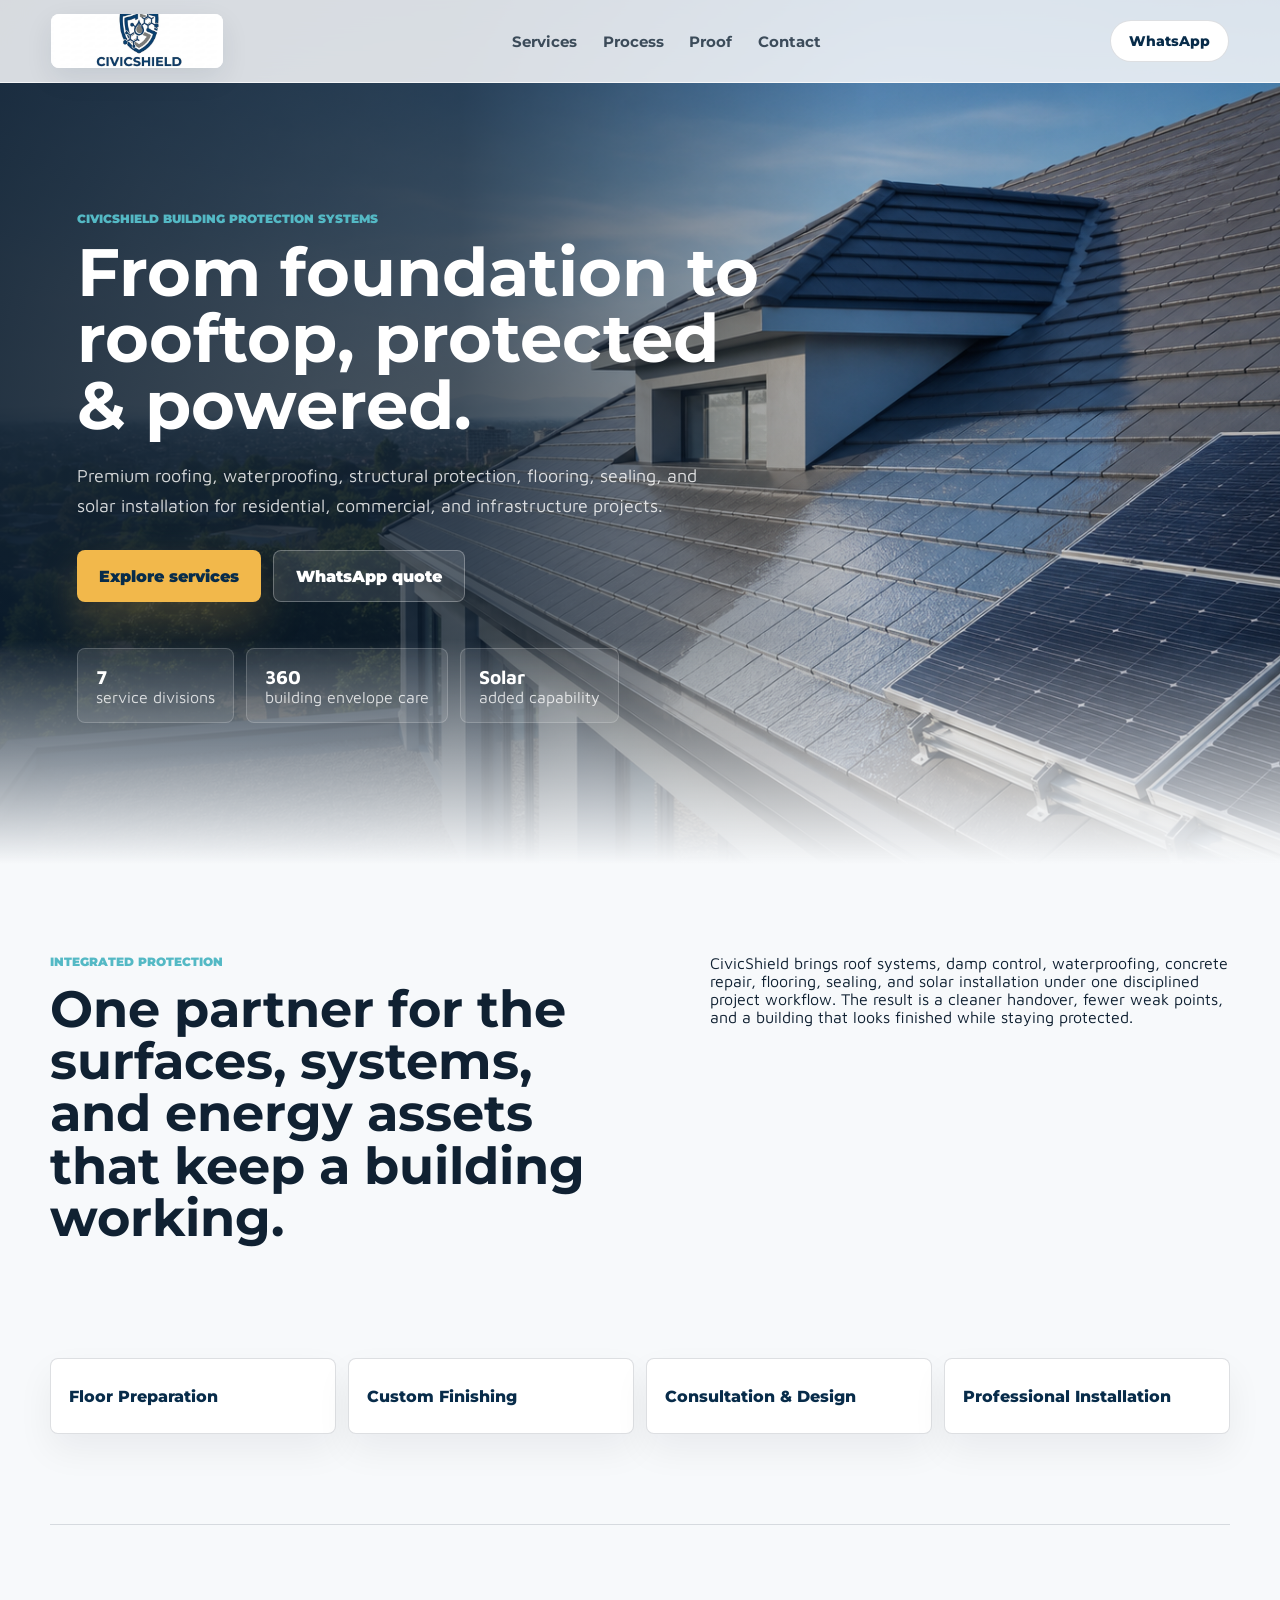
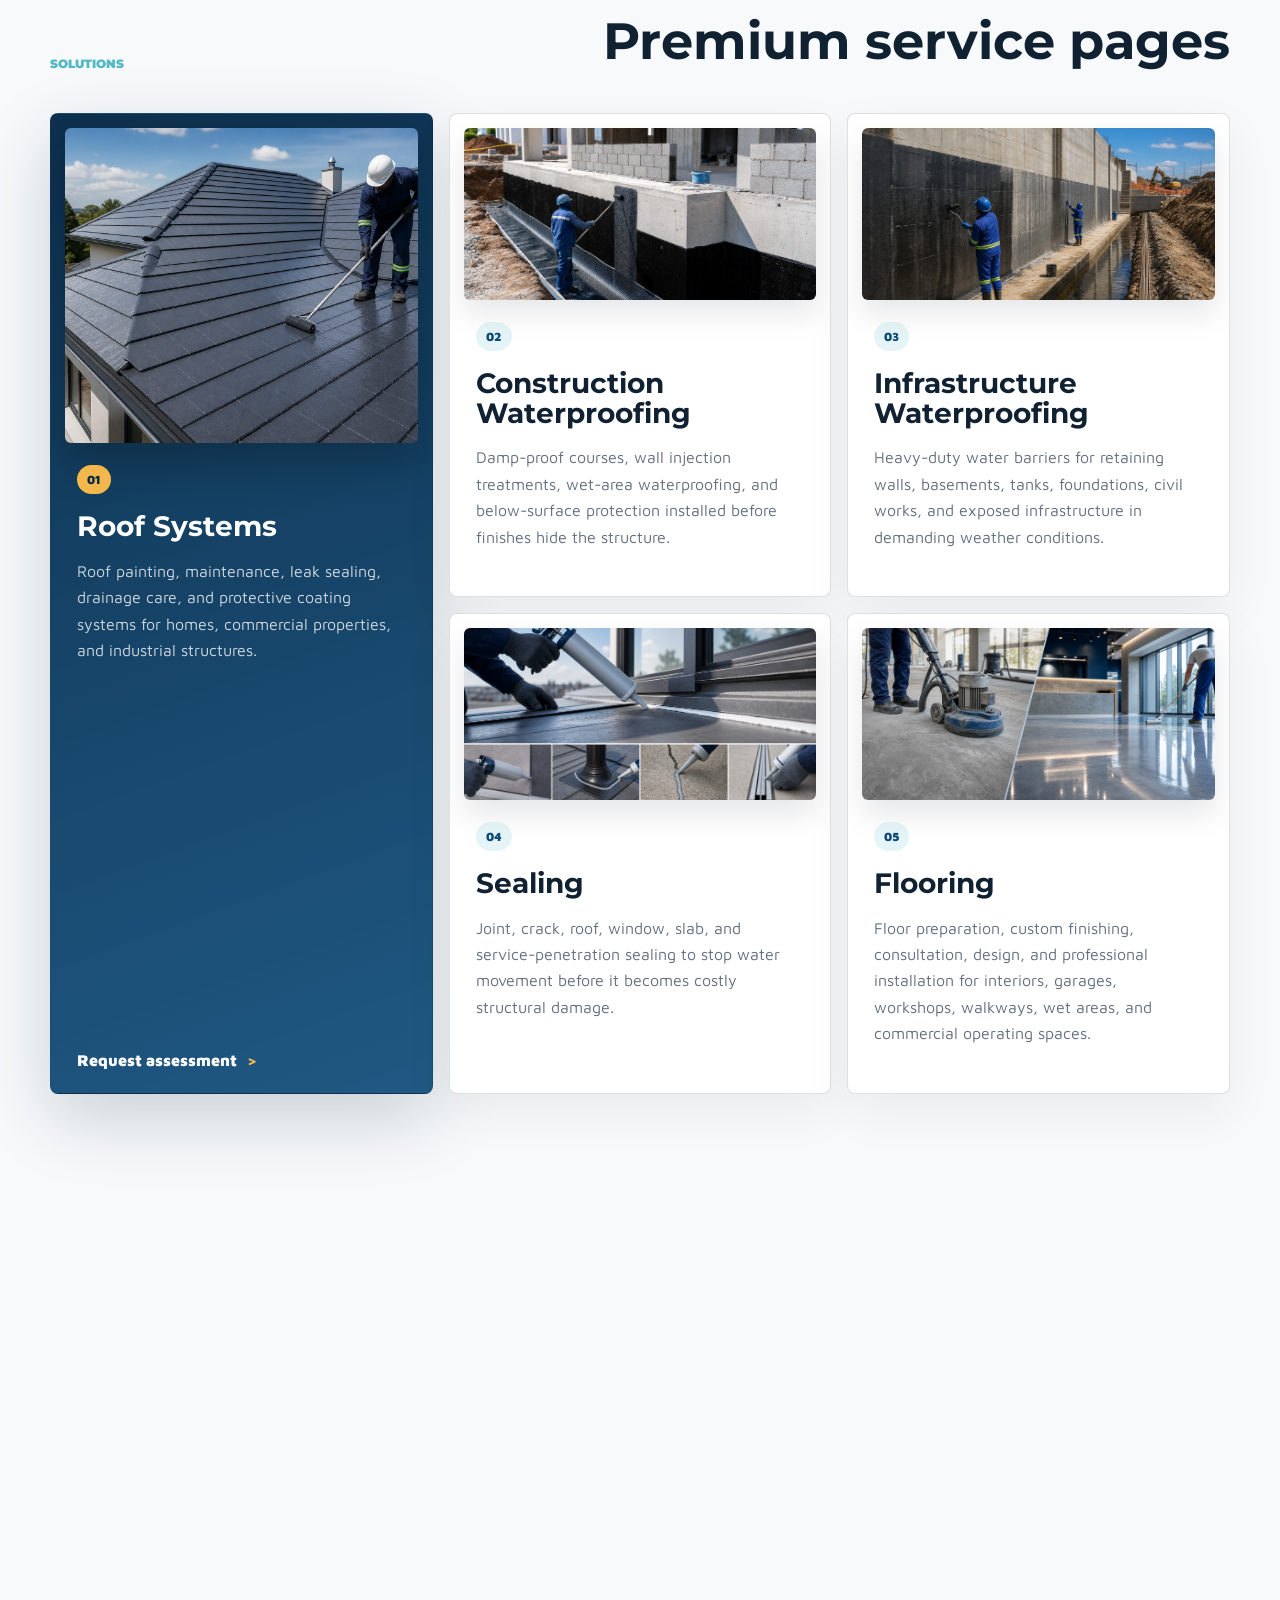
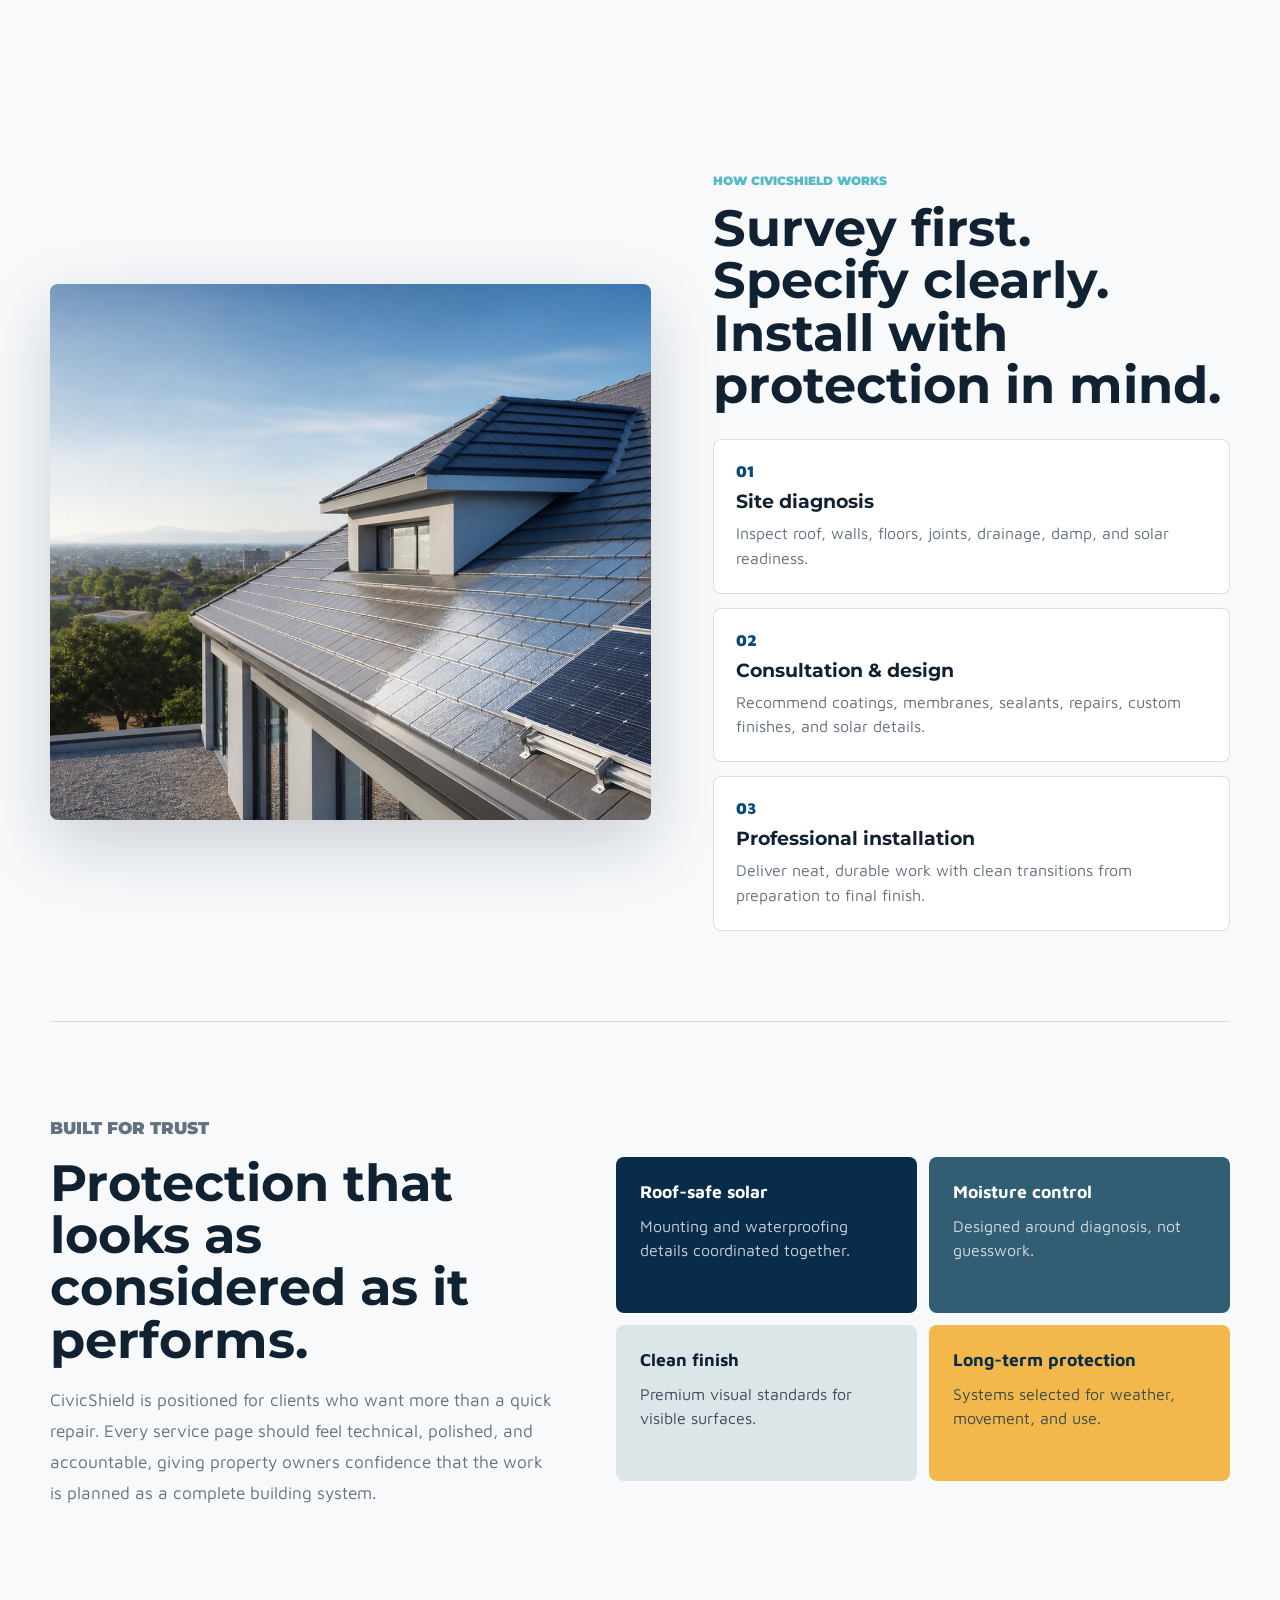
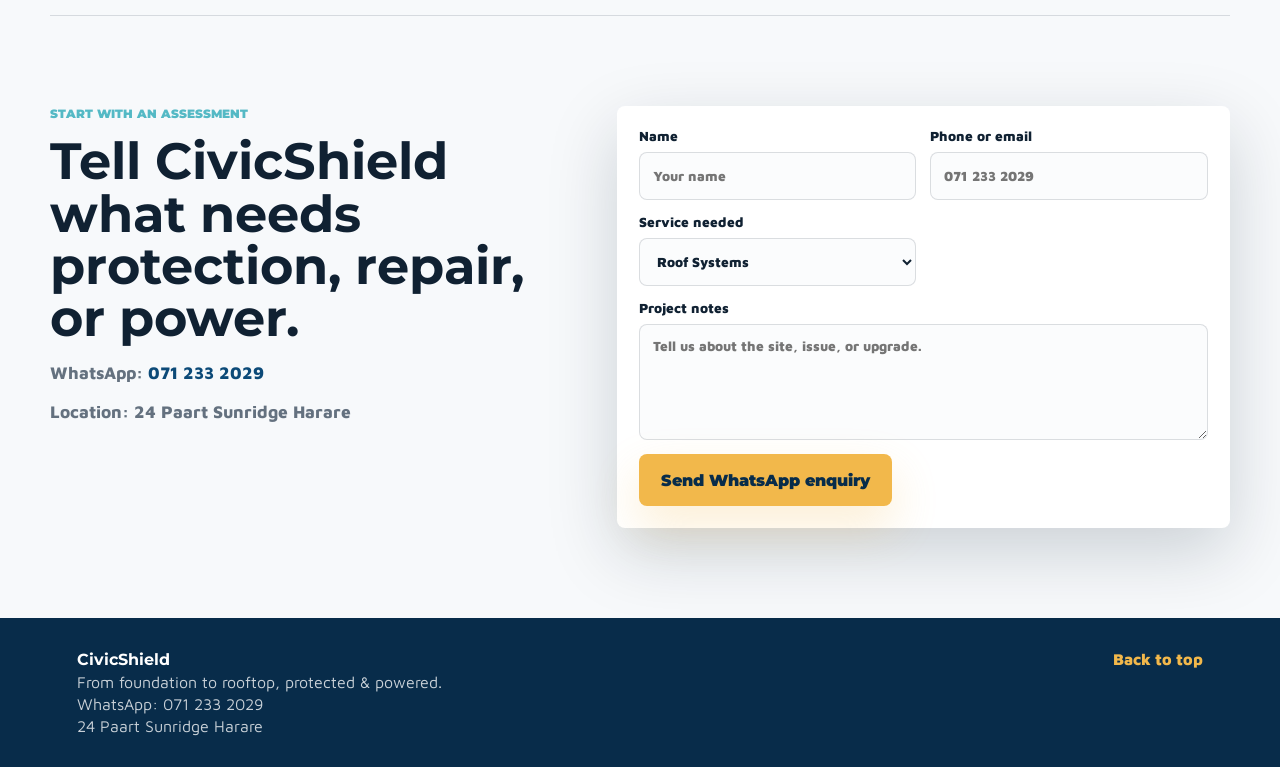
==== index.html @ 2d62b748 "Fix Vercel static root" ====
<!doctype html>
<html lang="en">
  <head>
    <meta charset="utf-8" />
    <meta name="viewport" content="width=device-width, initial-scale=1" />
    <title>CivicShield | Protected & Powered</title>
    <meta
      name="description"
      content="CivicShield provides premium roof systems, waterproofing, sealing, flooring, concrete protection, and solar installation services."
    />
    <link rel="stylesheet" href="styles.css" />
  </head>
  <body>
    <header class="site-header" id="top">
      <a class="brand" href="#top" aria-label="CivicShield home">
        <img src="assets/civicshield-logo.jpeg" alt="CivicShield" />
      </a>
      <nav aria-label="Primary navigation">
        <a href="#services">Services</a>
        <a href="#process">Process</a>
        <a href="#proof">Proof</a>
        <a href="#contact">Contact</a>
      </nav>
      <a class="nav-cta" href="https://wa.me/263712332029">WhatsApp</a>
    </header>

    <main>
      <section class="hero">
        <div class="hero-bg" aria-hidden="true"></div>
        <div class="hero-content">
          <p class="eyebrow">CivicShield building protection systems</p>
          <h1>From foundation to rooftop, protected & powered.</h1>
          <p class="hero-copy">
            Premium roofing, waterproofing, structural protection, flooring, sealing,
            and solar installation for residential, commercial, and infrastructure projects.
          </p>
          <div class="hero-actions">
            <a class="button primary" href="#services">Explore services</a>
            <a class="button secondary" href="https://wa.me/263712332029">WhatsApp quote</a>
          </div>
          <div class="hero-stats" aria-label="Service highlights">
            <span><strong>7</strong> service divisions</span>
            <span><strong>360</strong> building envelope care</span>
            <span><strong>Solar</strong> added capability</span>
          </div>
        </div>
      </section>

      <section class="intro section">
        <div>
          <p class="eyebrow">Integrated protection</p>
          <h2>One partner for the surfaces, systems, and energy assets that keep a building working.</h2>
        </div>
        <p>
          CivicShield brings roof systems, damp control, waterproofing, concrete repair,
          flooring, sealing, and solar installation under one disciplined project workflow.
          The result is a cleaner handover, fewer weak points, and a building that looks
          finished while staying protected.
        </p>
        <div class="capability-row" aria-label="Additional services">
          <span>Floor Preparation</span>
          <span>Custom Finishing</span>
          <span>Consultation & Design</span>
          <span>Professional Installation</span>
        </div>
      </section>

      <section class="section services" id="services">
        <div class="section-heading">
          <p class="eyebrow">Solutions</p>
          <h2>Premium service pages</h2>
        </div>

        <div class="service-grid">
          <article class="service-card featured">
            <img class="service-image" src="assets/service-roof-systems.png" alt="Roof systems and protective roof coating" />
            <div class="service-number">01</div>
            <h3>Roof Systems</h3>
            <p>
              Roof painting, maintenance, leak sealing, drainage care, and protective coating
              systems for homes, commercial properties, and industrial structures.
            </p>
            <a href="#contact" aria-label="Request roof systems assessment">Request assessment</a>
          </article>

          <article class="service-card">
            <img class="service-image" src="assets/service-construction-waterproofing.png" alt="Construction waterproofing membrane installation" />
            <div class="service-number">02</div>
            <h3>Construction Waterproofing</h3>
            <p>
              Damp-proof courses, wall injection treatments, wet-area waterproofing, and
              below-surface protection installed before finishes hide the structure.
            </p>
          </article>

          <article class="service-card">
            <img class="service-image" src="assets/service-infrastructure-waterproofing.png" alt="Infrastructure waterproofing on concrete retaining structures" />
            <div class="service-number">03</div>
            <h3>Infrastructure Waterproofing</h3>
            <p>
              Heavy-duty water barriers for retaining walls, basements, tanks, foundations,
              civil works, and exposed infrastructure in demanding weather conditions.
            </p>
          </article>

          <article class="service-card">
            <img class="service-image" src="assets/service-sealing.png" alt="Professional sealing around joints and building details" />
            <div class="service-number">04</div>
            <h3>Sealing</h3>
            <p>
              Joint, crack, roof, window, slab, and service-penetration sealing to stop
              water movement before it becomes costly structural damage.
            </p>
          </article>

          <article class="service-card">
            <img class="service-image" src="assets/service-flooring.png" alt="Floor preparation and custom finishing" />
            <div class="service-number">05</div>
            <h3>Flooring</h3>
            <p>
              Floor preparation, custom finishing, consultation, design, and professional
              installation for interiors, garages, workshops, walkways, wet areas, and
              commercial operating spaces.
            </p>
          </article>

          <article class="service-card">
            <img class="service-image" src="assets/service-concrete-repair.png" alt="Concrete repair and protective coating" />
            <div class="service-number">06</div>
            <h3>Concrete Repair & Protection</h3>
            <p>
              Crack repair, surface reinstatement, corrosion control, plaster removal,
              replastering, and protective treatments for long-term structure health.
            </p>
          </article>

          <article class="service-card solar">
            <img class="service-image" src="assets/service-solar-installation.png" alt="Rooftop solar panel installation" />
            <div class="service-number">07</div>
            <h3>Solar Installation</h3>
            <p>
              Rooftop solar assessment, panel installation, mounting coordination, and
              waterproof-ready detailing so energy upgrades do not compromise the roof.
            </p>
            <a href="#contact" aria-label="Request solar installation quote">Plan solar upgrade</a>
          </article>
        </div>
      </section>

      <section class="section split" id="process">
        <div class="panel image-panel">
          <img src="assets/hero-roof-solar.png" alt="Premium rooftop protection and solar installation" />
        </div>
        <div class="process-copy">
          <p class="eyebrow">How CivicShield works</p>
          <h2>Survey first. Specify clearly. Install with protection in mind.</h2>
          <div class="steps">
            <div>
              <span>01</span>
              <h3>Site diagnosis</h3>
              <p>Inspect roof, walls, floors, joints, drainage, damp, and solar readiness.</p>
            </div>
            <div>
              <span>02</span>
              <h3>Consultation & design</h3>
              <p>Recommend coatings, membranes, sealants, repairs, custom finishes, and solar details.</p>
            </div>
            <div>
              <span>03</span>
              <h3>Professional installation</h3>
              <p>Deliver neat, durable work with clean transitions from preparation to final finish.</p>
            </div>
          </div>
        </div>
      </section>

      <section class="section proof" id="proof">
        <div class="proof-copy">
          <p class="eyebrow">Built for trust</p>
          <h2>Protection that looks as considered as it performs.</h2>
          <p>
            CivicShield is positioned for clients who want more than a quick repair. Every
            service page should feel technical, polished, and accountable, giving property
            owners confidence that the work is planned as a complete building system.
          </p>
        </div>
        <div class="proof-list" aria-label="CivicShield quality commitments">
          <div><strong>Roof-safe solar</strong><span>Mounting and waterproofing details coordinated together.</span></div>
          <div><strong>Moisture control</strong><span>Designed around diagnosis, not guesswork.</span></div>
          <div><strong>Clean finish</strong><span>Premium visual standards for visible surfaces.</span></div>
          <div><strong>Long-term protection</strong><span>Systems selected for weather, movement, and use.</span></div>
        </div>
      </section>

      <section class="cta section" id="contact">
        <div>
          <p class="eyebrow">Start with an assessment</p>
          <h2>Tell CivicShield what needs protection, repair, or power.</h2>
          <p class="contact-line">WhatsApp: <a href="https://wa.me/263712332029">071 233 2029</a></p>
          <p class="contact-line">Location: 24 Paart Sunridge Harare</p>
        </div>
        <form>
          <label>
            Name
            <input type="text" name="name" placeholder="Your name" />
          </label>
          <label>
            Phone or email
            <input type="text" name="contact" placeholder="071 233 2029" />
          </label>
          <label>
            Service needed
            <select name="service">
              <option>Roof Systems</option>
              <option>Construction Waterproofing</option>
              <option>Infrastructure Waterproofing</option>
              <option>Sealing</option>
              <option>Flooring</option>
              <option>Concrete Repair & Protection</option>
              <option>Solar Installation</option>
            </select>
          </label>
          <label class="full">
            Project notes
            <textarea name="message" placeholder="Tell us about the site, issue, or upgrade."></textarea>
          </label>
          <a class="button primary" href="https://wa.me/263712332029">Send WhatsApp enquiry</a>
        </form>
      </section>
    </main>

    <footer>
      <div>
        <strong>CivicShield</strong>
        <span>From foundation to rooftop, protected & powered.</span>
        <span>WhatsApp: 071 233 2029</span>
        <span>24 Paart Sunridge Harare</span>
      </div>
      <a href="#top">Back to top</a>
    </footer>
    <script src="script.js"></script>
  </body>
</html>
---- styles.css ----
@import url("https://fonts.googleapis.com/css2?family=Maven+Pro:wght@400;500;600;700;800;900&family=Montserrat:wght@500;600;700;800;900&display=swap");

:root {
  --font-body: "Maven Pro", ui-sans-serif, system-ui, -apple-system, BlinkMacSystemFont, "Segoe UI", sans-serif;
  --font-heading: Montserrat, "Maven Pro", ui-sans-serif, system-ui, sans-serif;
  --ink: #102132;
  --muted: #64717f;
  --line: rgba(16, 33, 50, 0.14);
  --brand: #0c4a78;
  --brand-dark: #082c4a;
  --steel: #6b7882;
  --solar: #f2b84b;
  --aqua: #54b9c5;
  --paper: #f7f9fb;
  --white: #ffffff;
  --shadow: 0 24px 70px rgba(6, 28, 47, 0.18);
}

* {
  box-sizing: border-box;
}

html {
  scroll-behavior: smooth;
}

body {
  margin: 0;
  color: var(--ink);
  background: var(--paper);
  font-family: var(--font-body);
}

body.motion-ready .hero-content > *,
body.motion-ready .site-header {
  opacity: 0;
  transform: translateY(18px);
}

body.motion-ready.is-loaded .site-header {
  animation: rise-in 720ms cubic-bezier(0.2, 0.8, 0.2, 1) 80ms forwards;
}

body.motion-ready.is-loaded .hero-content > * {
  animation: rise-in 820ms cubic-bezier(0.2, 0.8, 0.2, 1) forwards;
}

body.motion-ready.is-loaded .hero-content > *:nth-child(1) {
  animation-delay: 160ms;
}

body.motion-ready.is-loaded .hero-content > *:nth-child(2) {
  animation-delay: 260ms;
}

body.motion-ready.is-loaded .hero-content > *:nth-child(3) {
  animation-delay: 380ms;
}

body.motion-ready.is-loaded .hero-content > *:nth-child(4) {
  animation-delay: 500ms;
}

body.motion-ready.is-loaded .hero-content > *:nth-child(5) {
  animation-delay: 620ms;
}

a {
  color: inherit;
  text-decoration: none;
}

img {
  display: block;
  max-width: 100%;
}

.site-header {
  position: fixed;
  top: 0;
  left: 0;
  z-index: 10;
  display: grid;
  grid-template-columns: auto 1fr auto;
  align-items: center;
  gap: 24px;
  width: 100%;
  padding: 14px clamp(18px, 4vw, 56px);
  background: rgba(247, 249, 251, 0.86);
  border-bottom: 1px solid rgba(255, 255, 255, 0.7);
  backdrop-filter: blur(18px);
}

.brand {
  display: inline-flex;
  align-items: center;
  width: 172px;
  height: 54px;
  overflow: hidden;
  border-radius: 8px;
  background: var(--white);
  box-shadow: 0 10px 28px rgba(7, 35, 58, 0.09);
}

.brand img {
  width: 100%;
  height: 100%;
  object-fit: cover;
  object-position: center;
}

nav {
  display: flex;
  justify-content: center;
  gap: clamp(16px, 2vw, 34px);
  color: rgba(16, 33, 50, 0.78);
  font-size: 0.94rem;
  font-weight: 700;
  font-family: var(--font-heading);
}

nav a,
.nav-cta {
  transition: color 160ms ease, transform 160ms ease, background 160ms ease;
}

nav a:hover {
  color: var(--brand);
}

.nav-cta {
  display: inline-flex;
  align-items: center;
  min-height: 42px;
  padding: 0 18px;
  border: 1px solid var(--line);
  border-radius: 999px;
  color: var(--brand-dark);
  background: var(--white);
  font-size: 0.9rem;
  font-weight: 800;
  font-family: var(--font-heading);
}

.nav-cta:hover,
.button:hover {
  transform: translateY(-1px);
}

.hero {
  position: relative;
  min-height: 96vh;
  display: flex;
  align-items: center;
  overflow: hidden;
  padding: 128px clamp(20px, 6vw, 88px) 58px;
  isolation: isolate;
}

.hero-bg {
  position: absolute;
  inset: 0;
  z-index: -2;
  background:
    linear-gradient(90deg, rgba(7, 25, 43, 0.88) 0%, rgba(7, 25, 43, 0.72) 36%, rgba(7, 25, 43, 0.16) 68%),
    url("assets/hero-roof-solar.png") center / cover;
  transform: scale(1.03);
  animation: hero-settle 1400ms cubic-bezier(0.2, 0.8, 0.2, 1) forwards;
}

.hero::after {
  content: "";
  position: absolute;
  inset: auto 0 0;
  z-index: -1;
  height: 26%;
  background: linear-gradient(180deg, rgba(247, 249, 251, 0), var(--paper));
}

.hero-content {
  width: min(720px, 100%);
  color: var(--white);
}

.eyebrow {
  margin: 0 0 14px;
  color: var(--aqua);
  font-size: 0.78rem;
  font-weight: 900;
  font-family: var(--font-heading);
  letter-spacing: 0;
  text-transform: uppercase;
}

h1,
h2,
h3,
p {
  margin-top: 0;
}

h1,
h2,
h3 {
  font-family: var(--font-heading);
}

h1 {
  margin-bottom: 22px;
  font-size: clamp(2.6rem, 5.2vw, 5.3rem);
  line-height: 1;
  letter-spacing: 0;
  max-width: 700px;
}

.hero-copy {
  max-width: 650px;
  margin-bottom: 30px;
  color: rgba(255, 255, 255, 0.82);
  font-size: clamp(1.05rem, 1.4vw, 1.3rem);
  line-height: 1.65;
}

.hero-actions,
.hero-stats {
  display: flex;
  flex-wrap: wrap;
  gap: 12px;
}

.button {
  display: inline-flex;
  align-items: center;
  justify-content: center;
  min-height: 52px;
  padding: 0 22px;
  border: 0;
  border-radius: 8px;
  cursor: pointer;
  font: inherit;
  font-family: var(--font-heading);
  font-weight: 900;
  transition: transform 160ms ease, box-shadow 160ms ease;
}

.button.primary {
  color: var(--brand-dark);
  background: var(--solar);
  box-shadow: 0 20px 46px rgba(242, 184, 75, 0.24);
}

.button.secondary {
  color: var(--white);
  background: rgba(255, 255, 255, 0.12);
  border: 1px solid rgba(255, 255, 255, 0.28);
}

.hero-stats {
  margin-top: 46px;
}

.hero-stats span {
  display: grid;
  min-width: 155px;
  padding: 16px 18px;
  border: 1px solid rgba(255, 255, 255, 0.18);
  border-radius: 8px;
  background: rgba(255, 255, 255, 0.09);
  color: rgba(255, 255, 255, 0.78);
  backdrop-filter: blur(14px);
}

.hero-stats strong {
  color: var(--white);
  font-size: 1.2rem;
}

.section {
  width: min(1180px, calc(100% - 40px));
  margin: 0 auto;
  padding: 90px 0;
}

.intro {
  display: grid;
  grid-template-columns: minmax(0, 1.05fr) minmax(280px, 0.95fr);
  gap: clamp(28px, 7vw, 86px);
  align-items: start;
  border-bottom: 1px solid var(--line);
}

.capability-row {
  grid-column: 1 / -1;
  display: grid;
  grid-template-columns: repeat(4, minmax(0, 1fr));
  gap: 12px;
  margin-top: 10px;
}

.capability-row span {
  display: flex;
  align-items: center;
  min-height: 76px;
  padding: 18px;
  border: 1px solid var(--line);
  border-radius: 8px;
  color: var(--brand-dark);
  background: var(--white);
  box-shadow: 0 16px 36px rgba(5, 24, 41, 0.06);
  font-family: var(--font-heading);
  font-weight: 800;
}

h2 {
  margin-bottom: 18px;
  color: var(--ink);
  font-size: clamp(2rem, 4vw, 4.2rem);
  line-height: 1.02;
  letter-spacing: 0;
}

.intro p:last-child,
.proof-copy p {
  color: var(--muted);
  font-size: 1.08rem;
  line-height: 1.8;
}

.section-heading {
  display: flex;
  justify-content: space-between;
  align-items: end;
  gap: 24px;
  margin-bottom: 28px;
}

.service-grid {
  display: grid;
  grid-template-columns: repeat(3, minmax(0, 1fr));
  gap: 16px;
}

.service-card {
  display: flex;
  flex-direction: column;
  min-height: 282px;
  padding: 14px 14px 24px;
  border: 1px solid var(--line);
  border-radius: 8px;
  background: var(--white);
  box-shadow: 0 18px 50px rgba(5, 24, 41, 0.06);
  overflow: hidden;
  transition: transform 220ms ease, box-shadow 220ms ease, border-color 220ms ease;
}

.service-card:hover {
  transform: translateY(-5px);
  border-color: rgba(12, 74, 120, 0.28);
  box-shadow: 0 22px 54px rgba(5, 24, 41, 0.12);
}

.service-card.featured {
  grid-row: span 2;
  color: var(--white);
  background: linear-gradient(160deg, rgba(8, 44, 74, 0.98), rgba(12, 74, 120, 0.92));
  box-shadow: var(--shadow);
}

.service-card.solar {
  background: linear-gradient(145deg, #ffffff 0%, #fef4db 100%);
  border-color: rgba(242, 184, 75, 0.48);
}

.service-image {
  width: 100%;
  height: 172px;
  margin-bottom: 22px;
  border-radius: 6px;
  object-fit: cover;
  box-shadow: 0 14px 30px rgba(5, 24, 41, 0.1);
  transition: transform 500ms ease;
}

.service-card:hover .service-image {
  transform: scale(1.035);
}

.featured .service-image {
  height: 315px;
  box-shadow: 0 18px 44px rgba(0, 0, 0, 0.24);
}

.service-number {
  width: fit-content;
  margin: 0 12px 18px;
  padding: 7px 10px;
  border-radius: 999px;
  color: var(--brand);
  background: rgba(84, 185, 197, 0.15);
  font-size: 0.76rem;
  font-weight: 900;
}

.featured .service-number {
  color: var(--brand-dark);
  background: var(--solar);
}

.service-card h3 {
  margin-left: 12px;
  margin-right: 12px;
  margin-bottom: 16px;
  font-size: clamp(1.45rem, 2.2vw, 2rem);
  line-height: 1.05;
}

.service-card p {
  margin-left: 12px;
  margin-right: 12px;
  margin-bottom: 22px;
  color: var(--muted);
  line-height: 1.65;
}

.featured p {
  color: rgba(255, 255, 255, 0.78);
}

.service-card a {
  display: inline-flex;
  margin-left: 12px;
  margin-top: auto;
  color: currentColor;
  font-weight: 900;
}

.service-card a::after {
  content: ">";
  margin-left: 10px;
  color: var(--solar);
}

.split {
  display: grid;
  grid-template-columns: minmax(0, 1fr) minmax(340px, 0.86fr);
  gap: clamp(28px, 5vw, 62px);
  align-items: center;
}

.panel {
  border-radius: 8px;
  overflow: hidden;
  box-shadow: var(--shadow);
}

.image-panel img {
  width: 100%;
  aspect-ratio: 1.12;
  object-fit: cover;
}

.steps {
  display: grid;
  gap: 14px;
  margin-top: 28px;
}

.steps div {
  padding: 22px;
  border: 1px solid var(--line);
  border-radius: 8px;
  background: var(--white);
}

.steps span {
  color: var(--brand);
  font-weight: 900;
}

.steps h3 {
  margin: 9px 0 8px;
  font-size: 1.2rem;
}

.steps p {
  margin: 0;
  color: var(--muted);
  line-height: 1.55;
}

.proof {
  display: grid;
  grid-template-columns: minmax(0, 0.9fr) minmax(340px, 1.1fr);
  gap: clamp(28px, 5vw, 72px);
  align-items: center;
  border-top: 1px solid var(--line);
  border-bottom: 1px solid var(--line);
}

.proof-list {
  display: grid;
  grid-template-columns: repeat(2, minmax(0, 1fr));
  gap: 12px;
}

.proof-list div {
  min-height: 156px;
  padding: 24px;
  border-radius: 8px;
  color: var(--white);
  background: var(--brand-dark);
}

.proof-list div:nth-child(2) {
  background: #315e72;
}

.proof-list div:nth-child(3) {
  color: var(--ink);
  background: #dce5e8;
}

.proof-list div:nth-child(4) {
  color: var(--brand-dark);
  background: var(--solar);
}

.proof-list strong,
.proof-list span {
  display: block;
}

.proof-list strong {
  margin-bottom: 12px;
  font-size: 1.1rem;
}

.proof-list span {
  opacity: 0.78;
  line-height: 1.55;
}

.cta {
  display: grid;
  grid-template-columns: minmax(0, 0.82fr) minmax(360px, 1fr);
  gap: clamp(28px, 5vw, 70px);
  align-items: start;
}

.contact-line {
  color: var(--muted);
  font-size: 1.08rem;
  font-weight: 800;
}

.contact-line a {
  color: var(--brand);
}

form {
  display: grid;
  grid-template-columns: repeat(2, minmax(0, 1fr));
  gap: 14px;
  padding: 22px;
  border-radius: 8px;
  background: var(--white);
  box-shadow: var(--shadow);
}

label {
  display: grid;
  gap: 8px;
  color: var(--ink);
  font-size: 0.85rem;
  font-weight: 900;
}

.full {
  grid-column: 1 / -1;
}

input,
select,
textarea {
  width: 100%;
  min-height: 48px;
  border: 1px solid var(--line);
  border-radius: 8px;
  padding: 0 13px;
  color: var(--ink);
  background: #fbfcfd;
  font: inherit;
}

textarea {
  min-height: 116px;
  padding-top: 13px;
  resize: vertical;
}

form .button {
  width: fit-content;
}

footer {
  display: flex;
  justify-content: space-between;
  gap: 20px;
  padding: 32px clamp(20px, 6vw, 88px);
  color: rgba(255, 255, 255, 0.78);
  background: var(--brand-dark);
}

footer div {
  display: grid;
  gap: 4px;
}

footer strong {
  color: var(--white);
  font-family: var(--font-heading);
}

footer a {
  color: var(--solar);
  font-weight: 900;
}

.reveal {
  opacity: 0;
  transform: translateY(30px);
  transition: opacity 760ms cubic-bezier(0.2, 0.8, 0.2, 1), transform 760ms cubic-bezier(0.2, 0.8, 0.2, 1);
  transition-delay: var(--reveal-delay, 0ms);
}

.reveal.is-visible {
  opacity: 1;
  transform: translateY(0);
}

@keyframes rise-in {
  to {
    opacity: 1;
    transform: translateY(0);
  }
}

@keyframes hero-settle {
  to {
    transform: scale(1);
  }
}

@media (prefers-reduced-motion: reduce) {
  *,
  *::before,
  *::after {
    animation-duration: 1ms !important;
    animation-iteration-count: 1 !important;
    scroll-behavior: auto !important;
    transition-duration: 1ms !important;
  }

  body.motion-ready .hero-content > *,
  body.motion-ready .site-header,
  .reveal {
    opacity: 1;
    transform: none;
  }
}

@media (max-width: 920px) {
  .site-header {
    grid-template-columns: 1fr auto;
  }

  nav {
    display: none;
  }

  .intro,
  .split,
  .proof,
  .cta {
    grid-template-columns: 1fr;
  }

  .service-grid {
    grid-template-columns: repeat(2, minmax(0, 1fr));
  }

  .service-card.featured {
    grid-row: auto;
  }
}

@media (max-width: 640px) {
  .site-header {
    padding: 10px 14px;
    gap: 10px;
  }

  .brand {
    width: 136px;
    height: 44px;
  }

  .nav-cta {
    min-height: 38px;
    padding: 0 12px;
    font-size: 0.78rem;
  }

  .hero {
    min-height: 92vh;
    padding: 112px 18px 44px;
  }

  .hero-bg {
    background:
      linear-gradient(180deg, rgba(7, 25, 43, 0.82), rgba(7, 25, 43, 0.58)),
      url("assets/hero-roof-solar.png") center / cover;
  }

  h1 {
    font-size: clamp(2.55rem, 12vw, 3.7rem);
  }

  .section {
    width: min(100% - 28px, 1180px);
    padding: 62px 0;
  }

  .service-grid,
  .proof-list,
  .capability-row,
  form {
    grid-template-columns: 1fr;
  }

  .service-card {
    min-height: auto;
    padding: 12px 12px 22px;
  }

  .service-image,
  .featured .service-image {
    height: 210px;
  }

  footer {
    display: grid;
  }
}
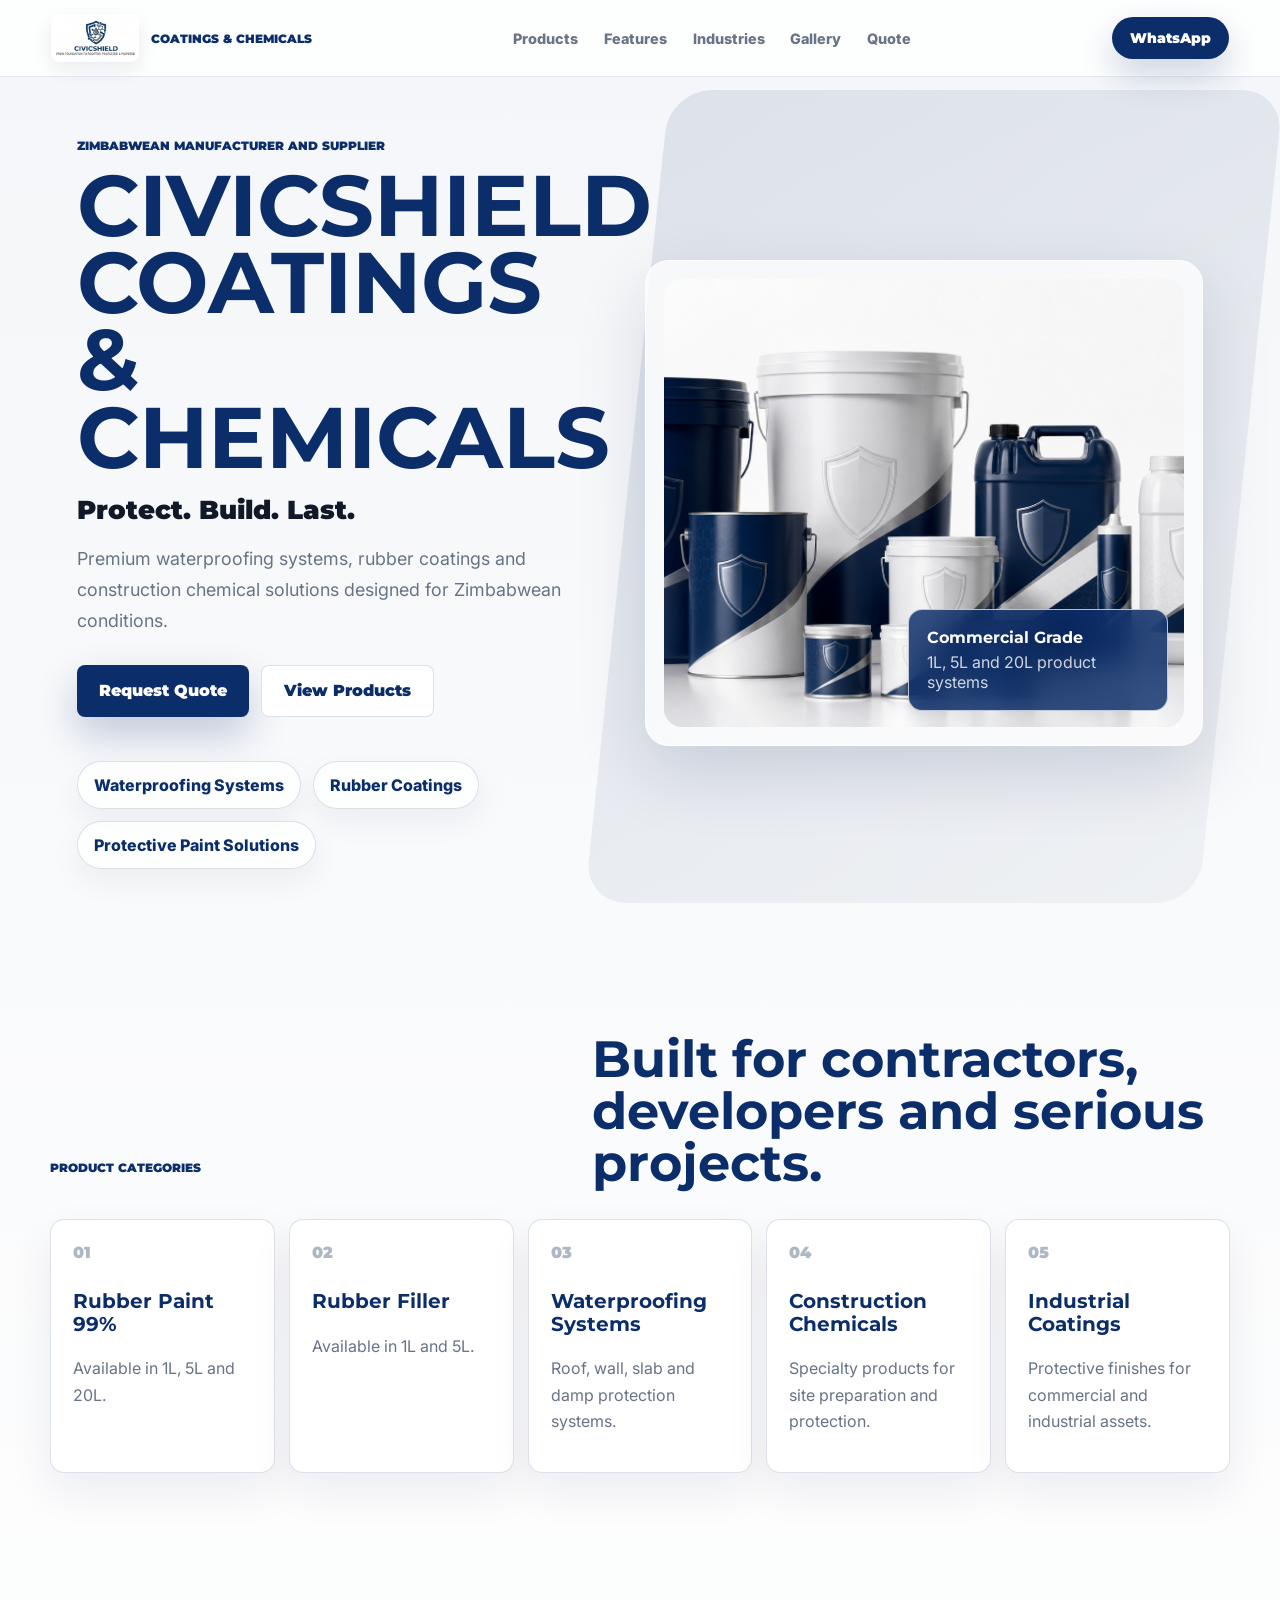
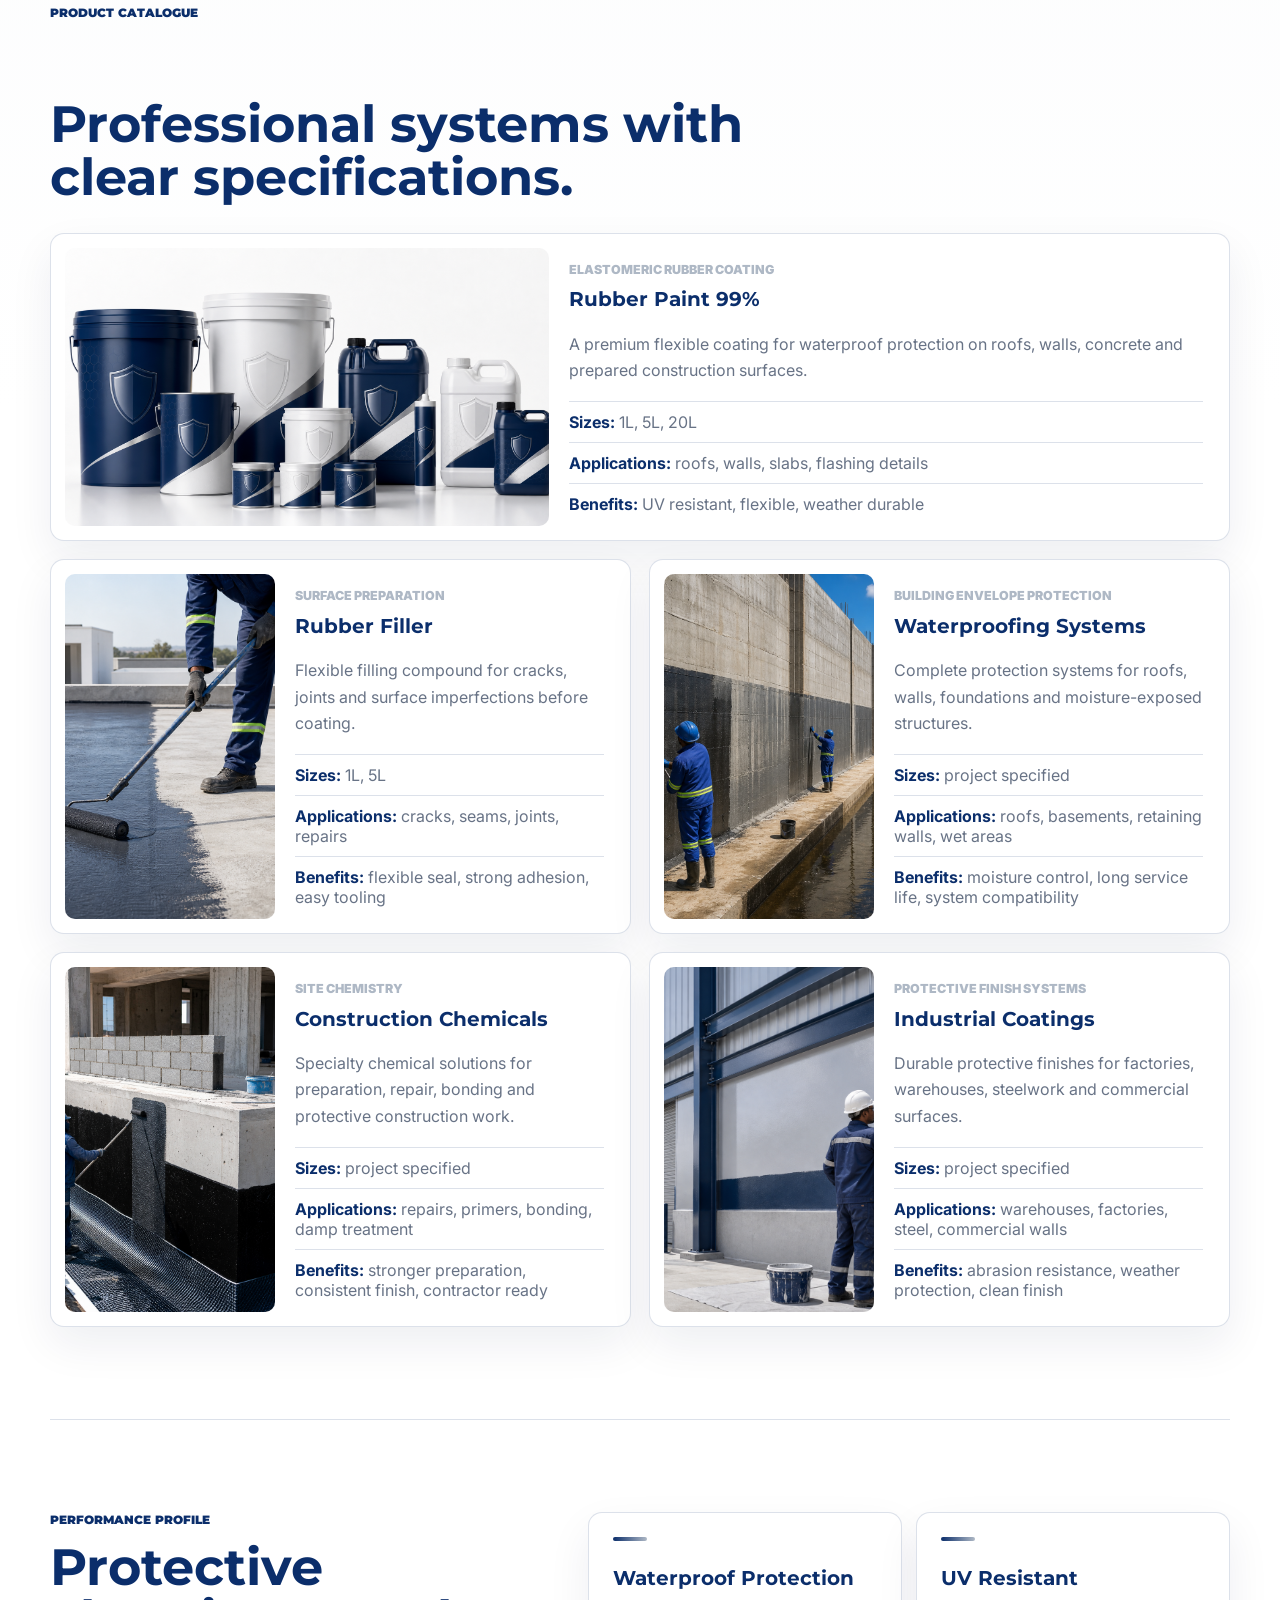
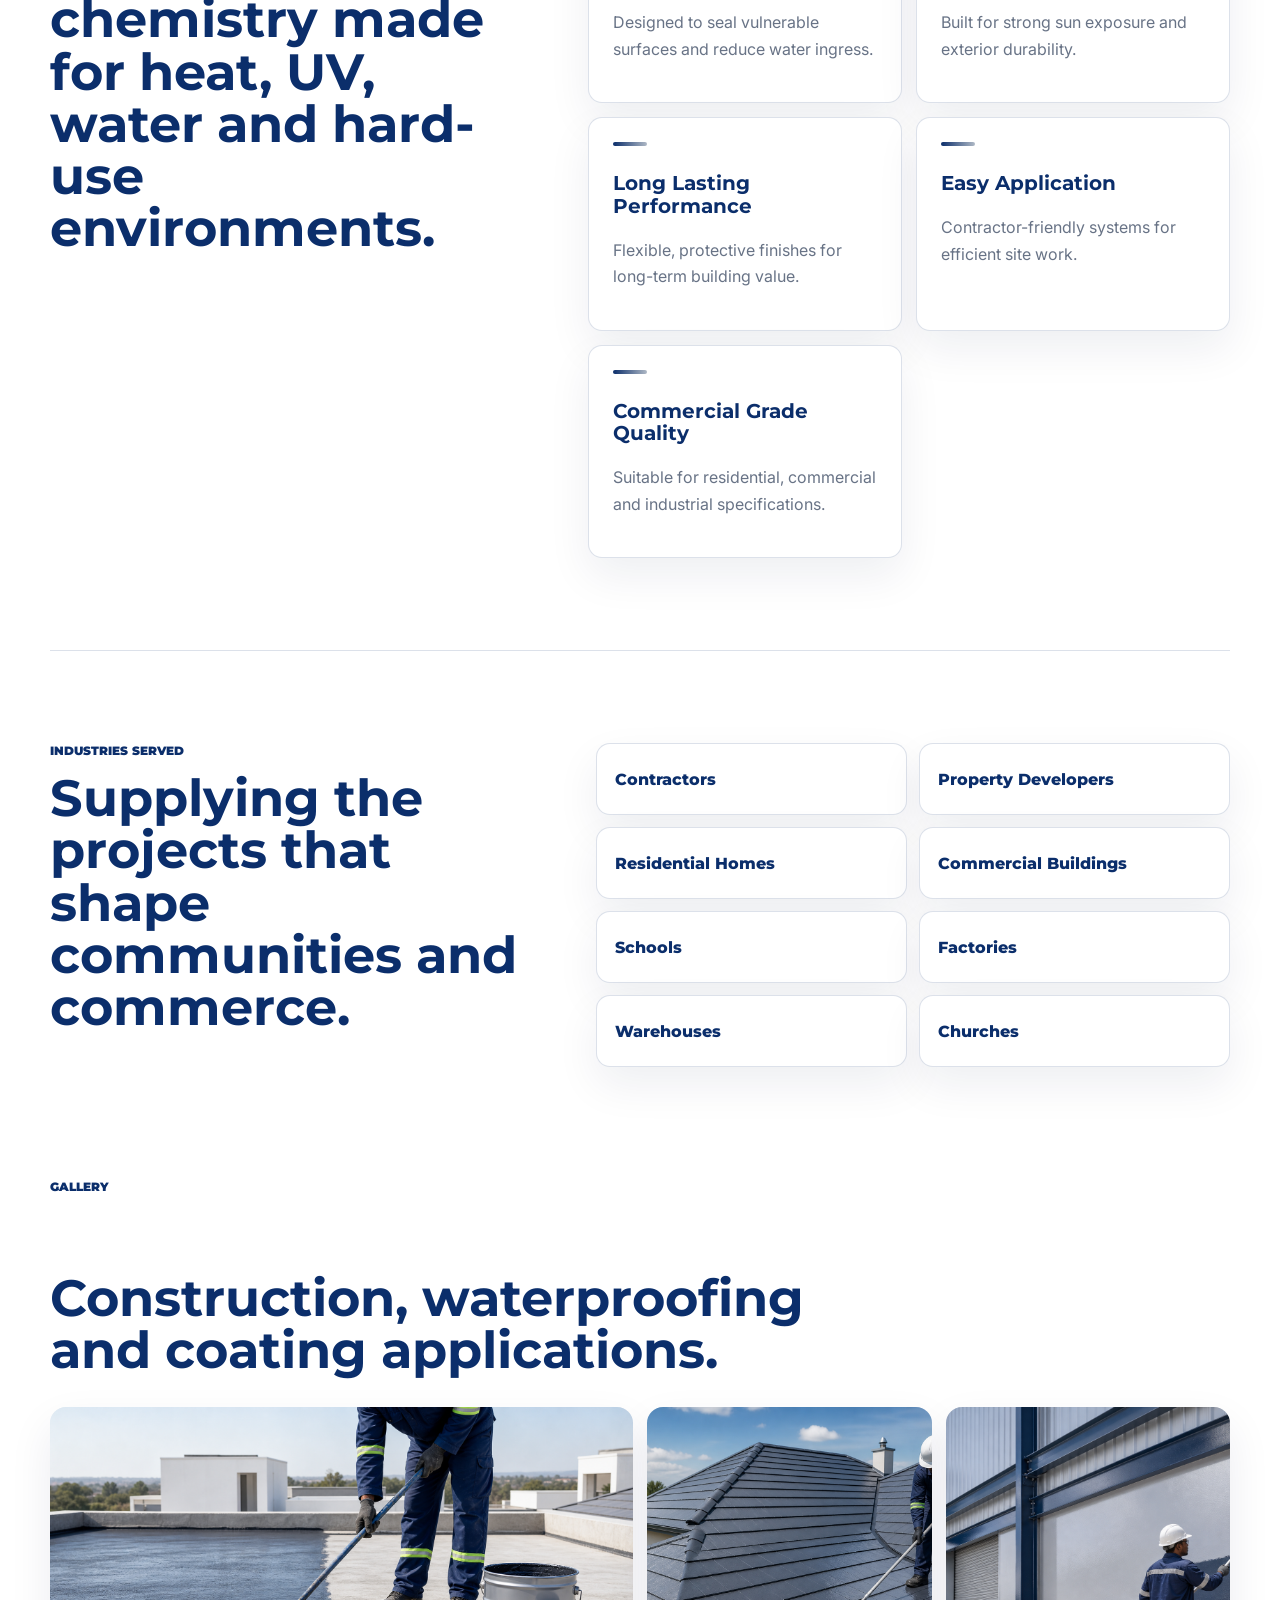
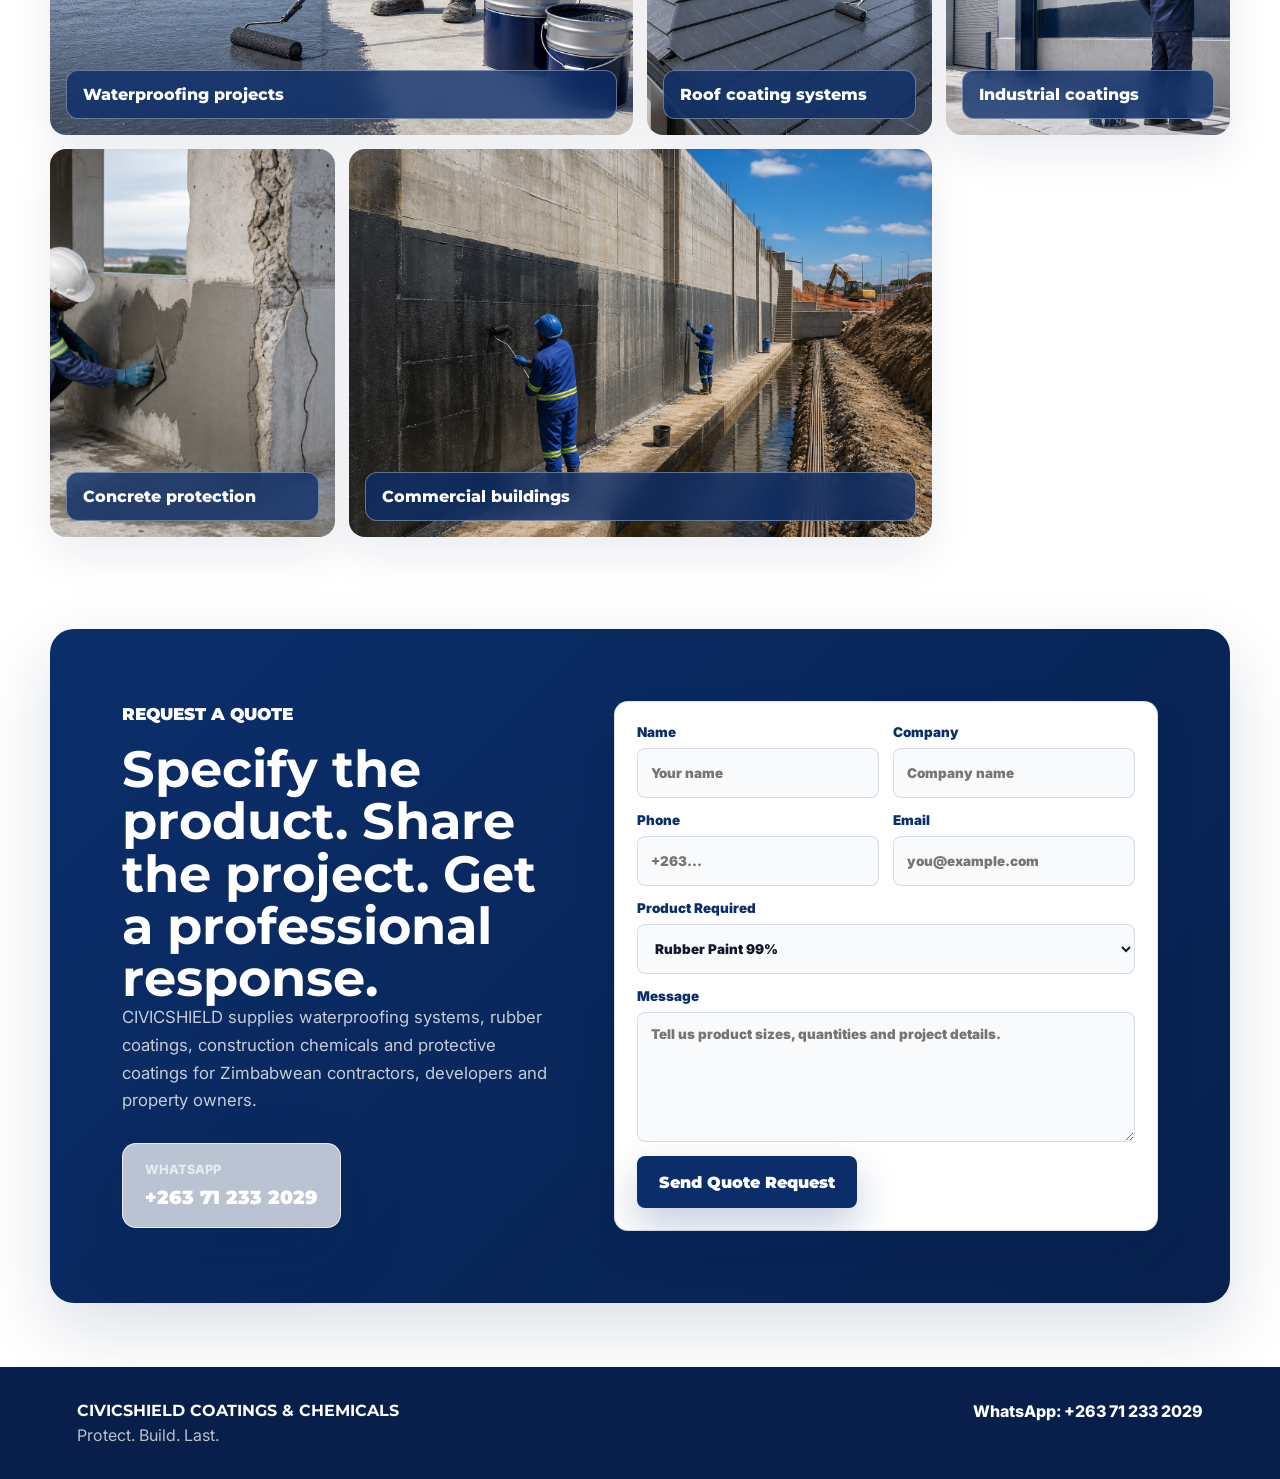
==== commit 8ba31ca2: "Reposition site for coatings manufacturer" ====
--- a/index.html
+++ b/index.html
@@ -3,240 +3,273 @@
   <head>
     <meta charset="utf-8" />
     <meta name="viewport" content="width=device-width, initial-scale=1" />
-    <title>CivicShield | Protected & Powered</title>
+    <title>CIVICSHIELD Coatings & Chemicals</title>
     <meta
       name="description"
-      content="CivicShield provides premium roof systems, waterproofing, sealing, flooring, concrete protection, and solar installation services."
+      content="CIVICSHIELD Coatings & Chemicals manufactures and supplies waterproofing systems, rubber coatings, construction chemicals and protective paint solutions for Zimbabwean conditions."
     />
     <link rel="stylesheet" href="styles.css" />
   </head>
   <body>
     <header class="site-header" id="top">
-      <a class="brand" href="#top" aria-label="CivicShield home">
-        <img src="assets/civicshield-logo.jpeg" alt="CivicShield" />
+      <a class="brand" href="#top" aria-label="CIVICSHIELD Coatings and Chemicals home">
+        <img src="assets/civicshield-logo.jpeg" alt="CIVICSHIELD" />
+        <span>Coatings &amp; Chemicals</span>
       </a>
       <nav aria-label="Primary navigation">
-        <a href="#services">Services</a>
-        <a href="#process">Process</a>
-        <a href="#proof">Proof</a>
-        <a href="#contact">Contact</a>
+        <a href="#products">Products</a>
+        <a href="#features">Features</a>
+        <a href="#industries">Industries</a>
+        <a href="#gallery">Gallery</a>
+        <a href="#quote">Quote</a>
       </nav>
       <a class="nav-cta" href="https://wa.me/263712332029">WhatsApp</a>
     </header>
 
     <main>
       <section class="hero">
-        <div class="hero-bg" aria-hidden="true"></div>
-        <div class="hero-content">
-          <p class="eyebrow">CivicShield building protection systems</p>
-          <h1>From foundation to rooftop, protected & powered.</h1>
-          <p class="hero-copy">
-            Premium roofing, waterproofing, structural protection, flooring, sealing,
-            and solar installation for residential, commercial, and infrastructure projects.
+        <div class="hero-copy">
+          <p class="eyebrow">Zimbabwean manufacturer and supplier</p>
+          <h1>CIVICSHIELD COATINGS &amp; CHEMICALS</h1>
+          <p class="tagline">Protect. Build. Last.</p>
+          <p class="hero-description">
+            Premium waterproofing systems, rubber coatings and construction chemical
+            solutions designed for Zimbabwean conditions.
           </p>
           <div class="hero-actions">
-            <a class="button primary" href="#services">Explore services</a>
-            <a class="button secondary" href="https://wa.me/263712332029">WhatsApp quote</a>
-          </div>
-          <div class="hero-stats" aria-label="Service highlights">
-            <span><strong>7</strong> service divisions</span>
-            <span><strong>360</strong> building envelope care</span>
-            <span><strong>Solar</strong> added capability</span>
-          </div>
-        </div>
-      </section>
-
-      <section class="intro section">
+            <a class="button primary" href="#quote">Request Quote</a>
+            <a class="button secondary" href="#products">View Products</a>
+          </div>
+          <div class="trust-strip" aria-label="Manufacturing focus">
+            <span>Waterproofing Systems</span>
+            <span>Rubber Coatings</span>
+            <span>Protective Paint Solutions</span>
+          </div>
+        </div>
+        <div class="hero-product glass-panel">
+          <img src="assets/manufacturer-product-lineup.png" alt="CIVICSHIELD waterproofing and coating product containers" />
+          <div class="product-badge">
+            <strong>Commercial Grade</strong>
+            <span>1L, 5L and 20L product systems</span>
+          </div>
+        </div>
+      </section>
+
+      <section class="section category-section" id="products">
+        <div class="section-heading">
+          <p class="eyebrow">Product categories</p>
+          <h2>Built for contractors, developers and serious projects.</h2>
+        </div>
+        <div class="category-grid">
+          <article>
+            <span>01</span>
+            <h3>Rubber Paint 99%</h3>
+            <p>Available in 1L, 5L and 20L.</p>
+          </article>
+          <article>
+            <span>02</span>
+            <h3>Rubber Filler</h3>
+            <p>Available in 1L and 5L.</p>
+          </article>
+          <article>
+            <span>03</span>
+            <h3>Waterproofing Systems</h3>
+            <p>Roof, wall, slab and damp protection systems.</p>
+          </article>
+          <article>
+            <span>04</span>
+            <h3>Construction Chemicals</h3>
+            <p>Specialty products for site preparation and protection.</p>
+          </article>
+          <article>
+            <span>05</span>
+            <h3>Industrial Coatings</h3>
+            <p>Protective finishes for commercial and industrial assets.</p>
+          </article>
+        </div>
+      </section>
+
+      <section class="section catalogue" aria-label="Product catalogue">
+        <div class="section-heading compact">
+          <p class="eyebrow">Product catalogue</p>
+          <h2>Professional systems with clear specifications.</h2>
+        </div>
+        <div class="catalogue-grid">
+          <article class="product-card hero-card">
+            <img src="assets/manufacturer-product-lineup.png" alt="Rubber paint product containers" />
+            <div>
+              <p class="product-type">Elastomeric rubber coating</p>
+              <h3>Rubber Paint 99%</h3>
+              <p>
+                A premium flexible coating for waterproof protection on roofs, walls,
+                concrete and prepared construction surfaces.
+              </p>
+              <ul>
+                <li><strong>Sizes:</strong> 1L, 5L, 20L</li>
+                <li><strong>Applications:</strong> roofs, walls, slabs, flashing details</li>
+                <li><strong>Benefits:</strong> UV resistant, flexible, weather durable</li>
+              </ul>
+            </div>
+          </article>
+
+          <article class="product-card">
+            <img src="assets/waterproofing-application.png" alt="Rubber filler and waterproofing application" />
+            <div>
+              <p class="product-type">Surface preparation</p>
+              <h3>Rubber Filler</h3>
+              <p>Flexible filling compound for cracks, joints and surface imperfections before coating.</p>
+              <ul>
+                <li><strong>Sizes:</strong> 1L, 5L</li>
+                <li><strong>Applications:</strong> cracks, seams, joints, repairs</li>
+                <li><strong>Benefits:</strong> flexible seal, strong adhesion, easy tooling</li>
+              </ul>
+            </div>
+          </article>
+
+          <article class="product-card">
+            <img src="assets/service-infrastructure-waterproofing.png" alt="Waterproofing system on concrete structure" />
+            <div>
+              <p class="product-type">Building envelope protection</p>
+              <h3>Waterproofing Systems</h3>
+              <p>Complete protection systems for roofs, walls, foundations and moisture-exposed structures.</p>
+              <ul>
+                <li><strong>Sizes:</strong> project specified</li>
+                <li><strong>Applications:</strong> roofs, basements, retaining walls, wet areas</li>
+                <li><strong>Benefits:</strong> moisture control, long service life, system compatibility</li>
+              </ul>
+            </div>
+          </article>
+
+          <article class="product-card">
+            <img src="assets/service-construction-waterproofing.png" alt="Construction chemical application on site" />
+            <div>
+              <p class="product-type">Site chemistry</p>
+              <h3>Construction Chemicals</h3>
+              <p>Specialty chemical solutions for preparation, repair, bonding and protective construction work.</p>
+              <ul>
+                <li><strong>Sizes:</strong> project specified</li>
+                <li><strong>Applications:</strong> repairs, primers, bonding, damp treatment</li>
+                <li><strong>Benefits:</strong> stronger preparation, consistent finish, contractor ready</li>
+              </ul>
+            </div>
+          </article>
+
+          <article class="product-card">
+            <img src="assets/industrial-coatings-application.png" alt="Industrial coatings on commercial building" />
+            <div>
+              <p class="product-type">Protective finish systems</p>
+              <h3>Industrial Coatings</h3>
+              <p>Durable protective finishes for factories, warehouses, steelwork and commercial surfaces.</p>
+              <ul>
+                <li><strong>Sizes:</strong> project specified</li>
+                <li><strong>Applications:</strong> warehouses, factories, steel, commercial walls</li>
+                <li><strong>Benefits:</strong> abrasion resistance, weather protection, clean finish</li>
+              </ul>
+            </div>
+          </article>
+        </div>
+      </section>
+
+      <section class="section feature-section" id="features">
+        <div class="feature-intro">
+          <p class="eyebrow">Performance profile</p>
+          <h2>Protective chemistry made for heat, UV, water and hard-use environments.</h2>
+        </div>
+        <div class="feature-grid">
+          <article><span></span><h3>Waterproof Protection</h3><p>Designed to seal vulnerable surfaces and reduce water ingress.</p></article>
+          <article><span></span><h3>UV Resistant</h3><p>Built for strong sun exposure and exterior durability.</p></article>
+          <article><span></span><h3>Long Lasting Performance</h3><p>Flexible, protective finishes for long-term building value.</p></article>
+          <article><span></span><h3>Easy Application</h3><p>Contractor-friendly systems for efficient site work.</p></article>
+          <article><span></span><h3>Commercial Grade Quality</h3><p>Suitable for residential, commercial and industrial specifications.</p></article>
+        </div>
+      </section>
+
+      <section class="section industries" id="industries">
         <div>
-          <p class="eyebrow">Integrated protection</p>
-          <h2>One partner for the surfaces, systems, and energy assets that keep a building working.</h2>
-        </div>
-        <p>
-          CivicShield brings roof systems, damp control, waterproofing, concrete repair,
-          flooring, sealing, and solar installation under one disciplined project workflow.
-          The result is a cleaner handover, fewer weak points, and a building that looks
-          finished while staying protected.
-        </p>
-        <div class="capability-row" aria-label="Additional services">
-          <span>Floor Preparation</span>
-          <span>Custom Finishing</span>
-          <span>Consultation & Design</span>
-          <span>Professional Installation</span>
-        </div>
-      </section>
-
-      <section class="section services" id="services">
-        <div class="section-heading">
-          <p class="eyebrow">Solutions</p>
-          <h2>Premium service pages</h2>
-        </div>
-
-        <div class="service-grid">
-          <article class="service-card featured">
-            <img class="service-image" src="assets/service-roof-systems.png" alt="Roof systems and protective roof coating" />
-            <div class="service-number">01</div>
-            <h3>Roof Systems</h3>
-            <p>
-              Roof painting, maintenance, leak sealing, drainage care, and protective coating
-              systems for homes, commercial properties, and industrial structures.
-            </p>
-            <a href="#contact" aria-label="Request roof systems assessment">Request assessment</a>
-          </article>
-
-          <article class="service-card">
-            <img class="service-image" src="assets/service-construction-waterproofing.png" alt="Construction waterproofing membrane installation" />
-            <div class="service-number">02</div>
-            <h3>Construction Waterproofing</h3>
-            <p>
-              Damp-proof courses, wall injection treatments, wet-area waterproofing, and
-              below-surface protection installed before finishes hide the structure.
-            </p>
-          </article>
-
-          <article class="service-card">
-            <img class="service-image" src="assets/service-infrastructure-waterproofing.png" alt="Infrastructure waterproofing on concrete retaining structures" />
-            <div class="service-number">03</div>
-            <h3>Infrastructure Waterproofing</h3>
-            <p>
-              Heavy-duty water barriers for retaining walls, basements, tanks, foundations,
-              civil works, and exposed infrastructure in demanding weather conditions.
-            </p>
-          </article>
-
-          <article class="service-card">
-            <img class="service-image" src="assets/service-sealing.png" alt="Professional sealing around joints and building details" />
-            <div class="service-number">04</div>
-            <h3>Sealing</h3>
-            <p>
-              Joint, crack, roof, window, slab, and service-penetration sealing to stop
-              water movement before it becomes costly structural damage.
-            </p>
-          </article>
-
-          <article class="service-card">
-            <img class="service-image" src="assets/service-flooring.png" alt="Floor preparation and custom finishing" />
-            <div class="service-number">05</div>
-            <h3>Flooring</h3>
-            <p>
-              Floor preparation, custom finishing, consultation, design, and professional
-              installation for interiors, garages, workshops, walkways, wet areas, and
-              commercial operating spaces.
-            </p>
-          </article>
-
-          <article class="service-card">
-            <img class="service-image" src="assets/service-concrete-repair.png" alt="Concrete repair and protective coating" />
-            <div class="service-number">06</div>
-            <h3>Concrete Repair & Protection</h3>
-            <p>
-              Crack repair, surface reinstatement, corrosion control, plaster removal,
-              replastering, and protective treatments for long-term structure health.
-            </p>
-          </article>
-
-          <article class="service-card solar">
-            <img class="service-image" src="assets/service-solar-installation.png" alt="Rooftop solar panel installation" />
-            <div class="service-number">07</div>
-            <h3>Solar Installation</h3>
-            <p>
-              Rooftop solar assessment, panel installation, mounting coordination, and
-              waterproof-ready detailing so energy upgrades do not compromise the roof.
-            </p>
-            <a href="#contact" aria-label="Request solar installation quote">Plan solar upgrade</a>
-          </article>
-        </div>
-      </section>
-
-      <section class="section split" id="process">
-        <div class="panel image-panel">
-          <img src="assets/hero-roof-solar.png" alt="Premium rooftop protection and solar installation" />
-        </div>
-        <div class="process-copy">
-          <p class="eyebrow">How CivicShield works</p>
-          <h2>Survey first. Specify clearly. Install with protection in mind.</h2>
-          <div class="steps">
-            <div>
-              <span>01</span>
-              <h3>Site diagnosis</h3>
-              <p>Inspect roof, walls, floors, joints, drainage, damp, and solar readiness.</p>
-            </div>
-            <div>
-              <span>02</span>
-              <h3>Consultation & design</h3>
-              <p>Recommend coatings, membranes, sealants, repairs, custom finishes, and solar details.</p>
-            </div>
-            <div>
-              <span>03</span>
-              <h3>Professional installation</h3>
-              <p>Deliver neat, durable work with clean transitions from preparation to final finish.</p>
-            </div>
-          </div>
-        </div>
-      </section>
-
-      <section class="section proof" id="proof">
-        <div class="proof-copy">
-          <p class="eyebrow">Built for trust</p>
-          <h2>Protection that looks as considered as it performs.</h2>
+          <p class="eyebrow">Industries served</p>
+          <h2>Supplying the projects that shape communities and commerce.</h2>
+        </div>
+        <div class="industry-grid">
+          <span>Contractors</span>
+          <span>Property Developers</span>
+          <span>Residential Homes</span>
+          <span>Commercial Buildings</span>
+          <span>Schools</span>
+          <span>Factories</span>
+          <span>Warehouses</span>
+          <span>Churches</span>
+        </div>
+      </section>
+
+      <section class="section gallery" id="gallery">
+        <div class="section-heading compact">
+          <p class="eyebrow">Gallery</p>
+          <h2>Construction, waterproofing and coating applications.</h2>
+        </div>
+        <div class="gallery-grid">
+          <figure class="wide">
+            <img src="assets/waterproofing-application.png" alt="Waterproof coating application on concrete roof" />
+            <figcaption>Waterproofing projects</figcaption>
+          </figure>
+          <figure>
+            <img src="assets/service-roof-systems.png" alt="Roof coating project" />
+            <figcaption>Roof coating systems</figcaption>
+          </figure>
+          <figure>
+            <img src="assets/industrial-coatings-application.png" alt="Industrial coating application" />
+            <figcaption>Industrial coatings</figcaption>
+          </figure>
+          <figure>
+            <img src="assets/service-concrete-repair.png" alt="Concrete repair and protection" />
+            <figcaption>Concrete protection</figcaption>
+          </figure>
+          <figure class="wide">
+            <img src="assets/service-infrastructure-waterproofing.png" alt="Commercial waterproofing project" />
+            <figcaption>Commercial buildings</figcaption>
+          </figure>
+        </div>
+      </section>
+
+      <section class="quote-section" id="quote">
+        <div class="quote-copy">
+          <p class="eyebrow">Request a quote</p>
+          <h2>Specify the product. Share the project. Get a professional response.</h2>
           <p>
-            CivicShield is positioned for clients who want more than a quick repair. Every
-            service page should feel technical, polished, and accountable, giving property
-            owners confidence that the work is planned as a complete building system.
+            CIVICSHIELD supplies waterproofing systems, rubber coatings, construction chemicals
+            and protective coatings for Zimbabwean contractors, developers and property owners.
           </p>
-        </div>
-        <div class="proof-list" aria-label="CivicShield quality commitments">
-          <div><strong>Roof-safe solar</strong><span>Mounting and waterproofing details coordinated together.</span></div>
-          <div><strong>Moisture control</strong><span>Designed around diagnosis, not guesswork.</span></div>
-          <div><strong>Clean finish</strong><span>Premium visual standards for visible surfaces.</span></div>
-          <div><strong>Long-term protection</strong><span>Systems selected for weather, movement, and use.</span></div>
-        </div>
-      </section>
-
-      <section class="cta section" id="contact">
-        <div>
-          <p class="eyebrow">Start with an assessment</p>
-          <h2>Tell CivicShield what needs protection, repair, or power.</h2>
-          <p class="contact-line">WhatsApp: <a href="https://wa.me/263712332029">071 233 2029</a></p>
-          <p class="contact-line">Location: 24 Paart Sunridge Harare</p>
-        </div>
-        <form>
-          <label>
-            Name
-            <input type="text" name="name" placeholder="Your name" />
-          </label>
-          <label>
-            Phone or email
-            <input type="text" name="contact" placeholder="071 233 2029" />
-          </label>
-          <label>
-            Service needed
-            <select name="service">
-              <option>Roof Systems</option>
-              <option>Construction Waterproofing</option>
-              <option>Infrastructure Waterproofing</option>
-              <option>Sealing</option>
-              <option>Flooring</option>
-              <option>Concrete Repair & Protection</option>
-              <option>Solar Installation</option>
+          <div class="contact-card glass-panel">
+            <span>WhatsApp</span>
+            <a href="https://wa.me/263712332029">+263 71 233 2029</a>
+          </div>
+        </div>
+        <form class="quote-form">
+          <label>Name<input type="text" name="name" placeholder="Your name" /></label>
+          <label>Company<input type="text" name="company" placeholder="Company name" /></label>
+          <label>Phone<input type="tel" name="phone" placeholder="+263..." /></label>
+          <label>Email<input type="email" name="email" placeholder="you@example.com" /></label>
+          <label class="full">
+            Product Required
+            <select name="product">
+              <option>Rubber Paint 99%</option>
+              <option>Rubber Filler</option>
+              <option>Waterproofing Systems</option>
+              <option>Construction Chemicals</option>
+              <option>Industrial Coatings</option>
             </select>
           </label>
-          <label class="full">
-            Project notes
-            <textarea name="message" placeholder="Tell us about the site, issue, or upgrade."></textarea>
-          </label>
-          <a class="button primary" href="https://wa.me/263712332029">Send WhatsApp enquiry</a>
+          <label class="full">Message<textarea name="message" placeholder="Tell us product sizes, quantities and project details."></textarea></label>
+          <a class="button primary full-button" href="https://wa.me/263712332029">Send Quote Request</a>
         </form>
       </section>
     </main>
 
     <footer>
       <div>
-        <strong>CivicShield</strong>
-        <span>From foundation to rooftop, protected & powered.</span>
-        <span>WhatsApp: 071 233 2029</span>
-        <span>24 Paart Sunridge Harare</span>
+        <strong>CIVICSHIELD COATINGS &amp; CHEMICALS</strong>
+        <span>Protect. Build. Last.</span>
       </div>
-      <a href="#top">Back to top</a>
+      <a href="https://wa.me/263712332029">WhatsApp: +263 71 233 2029</a>
     </footer>
     <script src="script.js"></script>
   </body>
--- a/styles.css
+++ b/styles.css
@@ -1,19 +1,19 @@
-@import url("https://fonts.googleapis.com/css2?family=Maven+Pro:wght@400;500;600;700;800;900&family=Montserrat:wght@500;600;700;800;900&display=swap");
+@import url("https://fonts.googleapis.com/css2?family=Inter:wght@400;500;600;700;800;900&family=Montserrat:wght@600;700;800;900&display=swap");
 
 :root {
-  --font-body: "Maven Pro", ui-sans-serif, system-ui, -apple-system, BlinkMacSystemFont, "Segoe UI", sans-serif;
-  --font-heading: Montserrat, "Maven Pro", ui-sans-serif, system-ui, sans-serif;
-  --ink: #102132;
-  --muted: #64717f;
-  --line: rgba(16, 33, 50, 0.14);
-  --brand: #0c4a78;
-  --brand-dark: #082c4a;
-  --steel: #6b7882;
-  --solar: #f2b84b;
-  --aqua: #54b9c5;
-  --paper: #f7f9fb;
+  --navy: #0b2e6b;
+  --navy-2: #071f4a;
+  --silver: #aeb8c5;
+  --silver-2: #d9dee6;
+  --grey: #f3f5f8;
+  --ink: #111827;
+  --muted: #687386;
   --white: #ffffff;
-  --shadow: 0 24px 70px rgba(6, 28, 47, 0.18);
+  --line: rgba(11, 46, 107, 0.14);
+  --glass: rgba(255, 255, 255, 0.72);
+  --shadow: 0 26px 70px rgba(7, 31, 74, 0.14);
+  --font-body: Inter, ui-sans-serif, system-ui, -apple-system, BlinkMacSystemFont, "Segoe UI", sans-serif;
+  --font-heading: Montserrat, Inter, ui-sans-serif, system-ui, sans-serif;
 }
 
 * {
@@ -27,42 +27,10 @@
 body {
   margin: 0;
   color: var(--ink);
-  background: var(--paper);
+  background:
+    linear-gradient(180deg, rgba(243, 245, 248, 0.9), rgba(255, 255, 255, 0.95) 32%),
+    var(--white);
   font-family: var(--font-body);
-}
-
-body.motion-ready .hero-content > *,
-body.motion-ready .site-header {
-  opacity: 0;
-  transform: translateY(18px);
-}
-
-body.motion-ready.is-loaded .site-header {
-  animation: rise-in 720ms cubic-bezier(0.2, 0.8, 0.2, 1) 80ms forwards;
-}
-
-body.motion-ready.is-loaded .hero-content > * {
-  animation: rise-in 820ms cubic-bezier(0.2, 0.8, 0.2, 1) forwards;
-}
-
-body.motion-ready.is-loaded .hero-content > *:nth-child(1) {
-  animation-delay: 160ms;
-}
-
-body.motion-ready.is-loaded .hero-content > *:nth-child(2) {
-  animation-delay: 260ms;
-}
-
-body.motion-ready.is-loaded .hero-content > *:nth-child(3) {
-  animation-delay: 380ms;
-}
-
-body.motion-ready.is-loaded .hero-content > *:nth-child(4) {
-  animation-delay: 500ms;
-}
-
-body.motion-ready.is-loaded .hero-content > *:nth-child(5) {
-  animation-delay: 620ms;
 }
 
 a {
@@ -73,123 +41,6 @@
 img {
   display: block;
   max-width: 100%;
-}
-
-.site-header {
-  position: fixed;
-  top: 0;
-  left: 0;
-  z-index: 10;
-  display: grid;
-  grid-template-columns: auto 1fr auto;
-  align-items: center;
-  gap: 24px;
-  width: 100%;
-  padding: 14px clamp(18px, 4vw, 56px);
-  background: rgba(247, 249, 251, 0.86);
-  border-bottom: 1px solid rgba(255, 255, 255, 0.7);
-  backdrop-filter: blur(18px);
-}
-
-.brand {
-  display: inline-flex;
-  align-items: center;
-  width: 172px;
-  height: 54px;
-  overflow: hidden;
-  border-radius: 8px;
-  background: var(--white);
-  box-shadow: 0 10px 28px rgba(7, 35, 58, 0.09);
-}
-
-.brand img {
-  width: 100%;
-  height: 100%;
-  object-fit: cover;
-  object-position: center;
-}
-
-nav {
-  display: flex;
-  justify-content: center;
-  gap: clamp(16px, 2vw, 34px);
-  color: rgba(16, 33, 50, 0.78);
-  font-size: 0.94rem;
-  font-weight: 700;
-  font-family: var(--font-heading);
-}
-
-nav a,
-.nav-cta {
-  transition: color 160ms ease, transform 160ms ease, background 160ms ease;
-}
-
-nav a:hover {
-  color: var(--brand);
-}
-
-.nav-cta {
-  display: inline-flex;
-  align-items: center;
-  min-height: 42px;
-  padding: 0 18px;
-  border: 1px solid var(--line);
-  border-radius: 999px;
-  color: var(--brand-dark);
-  background: var(--white);
-  font-size: 0.9rem;
-  font-weight: 800;
-  font-family: var(--font-heading);
-}
-
-.nav-cta:hover,
-.button:hover {
-  transform: translateY(-1px);
-}
-
-.hero {
-  position: relative;
-  min-height: 96vh;
-  display: flex;
-  align-items: center;
-  overflow: hidden;
-  padding: 128px clamp(20px, 6vw, 88px) 58px;
-  isolation: isolate;
-}
-
-.hero-bg {
-  position: absolute;
-  inset: 0;
-  z-index: -2;
-  background:
-    linear-gradient(90deg, rgba(7, 25, 43, 0.88) 0%, rgba(7, 25, 43, 0.72) 36%, rgba(7, 25, 43, 0.16) 68%),
-    url("assets/hero-roof-solar.png") center / cover;
-  transform: scale(1.03);
-  animation: hero-settle 1400ms cubic-bezier(0.2, 0.8, 0.2, 1) forwards;
-}
-
-.hero::after {
-  content: "";
-  position: absolute;
-  inset: auto 0 0;
-  z-index: -1;
-  height: 26%;
-  background: linear-gradient(180deg, rgba(247, 249, 251, 0), var(--paper));
-}
-
-.hero-content {
-  width: min(720px, 100%);
-  color: var(--white);
-}
-
-.eyebrow {
-  margin: 0 0 14px;
-  color: var(--aqua);
-  font-size: 0.78rem;
-  font-weight: 900;
-  font-family: var(--font-heading);
-  letter-spacing: 0;
-  text-transform: uppercase;
 }
 
 h1,
@@ -201,28 +52,183 @@
 
 h1,
 h2,
-h3 {
+h3,
+.nav-cta,
+.button,
+.eyebrow {
   font-family: var(--font-heading);
 }
 
+body.motion-ready .hero-copy > *,
+body.motion-ready .hero-product,
+body.motion-ready .site-header {
+  opacity: 0;
+  transform: translateY(18px);
+}
+
+body.motion-ready.is-loaded .site-header,
+body.motion-ready.is-loaded .hero-product,
+body.motion-ready.is-loaded .hero-copy > * {
+  animation: rise-in 820ms cubic-bezier(0.2, 0.8, 0.2, 1) forwards;
+}
+
+body.motion-ready.is-loaded .site-header {
+  animation-delay: 80ms;
+}
+
+body.motion-ready.is-loaded .hero-copy > *:nth-child(1) {
+  animation-delay: 150ms;
+}
+
+body.motion-ready.is-loaded .hero-copy > *:nth-child(2) {
+  animation-delay: 240ms;
+}
+
+body.motion-ready.is-loaded .hero-copy > *:nth-child(3) {
+  animation-delay: 330ms;
+}
+
+body.motion-ready.is-loaded .hero-copy > *:nth-child(4) {
+  animation-delay: 420ms;
+}
+
+body.motion-ready.is-loaded .hero-copy > *:nth-child(5) {
+  animation-delay: 510ms;
+}
+
+body.motion-ready.is-loaded .hero-copy > *:nth-child(6),
+body.motion-ready.is-loaded .hero-product {
+  animation-delay: 620ms;
+}
+
+.site-header {
+  position: fixed;
+  inset: 0 0 auto;
+  z-index: 20;
+  display: grid;
+  grid-template-columns: auto 1fr auto;
+  align-items: center;
+  gap: 28px;
+  padding: 14px clamp(18px, 4vw, 58px);
+  border-bottom: 1px solid rgba(11, 46, 107, 0.1);
+  background: rgba(255, 255, 255, 0.82);
+  backdrop-filter: blur(18px);
+}
+
+.brand {
+  display: flex;
+  align-items: center;
+  gap: 12px;
+  min-width: 238px;
+}
+
+.brand img {
+  width: 88px;
+  height: 48px;
+  border-radius: 8px;
+  object-fit: cover;
+  object-position: center;
+  background: var(--white);
+  box-shadow: 0 8px 20px rgba(7, 31, 74, 0.08);
+}
+
+.brand span {
+  color: var(--navy);
+  font-family: var(--font-heading);
+  font-size: 0.78rem;
+  font-weight: 900;
+  text-transform: uppercase;
+}
+
+nav {
+  display: flex;
+  justify-content: center;
+  gap: clamp(14px, 2vw, 30px);
+  color: var(--muted);
+  font-size: 0.9rem;
+  font-weight: 800;
+}
+
+nav a {
+  transition: color 160ms ease;
+}
+
+nav a:hover {
+  color: var(--navy);
+}
+
+.nav-cta {
+  display: inline-flex;
+  align-items: center;
+  justify-content: center;
+  min-height: 42px;
+  padding: 0 18px;
+  border-radius: 999px;
+  color: var(--white);
+  background: var(--navy);
+  font-size: 0.86rem;
+  font-weight: 900;
+  box-shadow: 0 16px 34px rgba(11, 46, 107, 0.2);
+}
+
+.hero {
+  position: relative;
+  display: grid;
+  grid-template-columns: minmax(0, 0.95fr) minmax(380px, 1.05fr);
+  gap: clamp(32px, 5vw, 78px);
+  align-items: center;
+  min-height: 94vh;
+  padding: 138px clamp(20px, 6vw, 86px) 72px;
+  overflow: hidden;
+}
+
+.hero::before {
+  content: "";
+  position: absolute;
+  inset: 90px clamp(10px, 3vw, 50px) 38px auto;
+  z-index: -1;
+  width: min(48vw, 720px);
+  border-radius: 42px;
+  background: linear-gradient(140deg, rgba(11, 46, 107, 0.1), rgba(174, 184, 197, 0.14));
+  transform: skewX(-6deg);
+}
+
+.eyebrow {
+  margin-bottom: 14px;
+  color: var(--navy);
+  font-size: 0.76rem;
+  font-weight: 900;
+  letter-spacing: 0;
+  text-transform: uppercase;
+}
+
 h1 {
-  margin-bottom: 22px;
-  font-size: clamp(2.6rem, 5.2vw, 5.3rem);
-  line-height: 1;
+  max-width: 920px;
+  margin-bottom: 18px;
+  color: var(--navy);
+  font-size: clamp(3rem, 6.7vw, 7.1rem);
+  line-height: 0.9;
   letter-spacing: 0;
-  max-width: 700px;
-}
-
-.hero-copy {
+}
+
+.tagline {
+  margin-bottom: 18px;
+  color: var(--ink);
+  font-family: var(--font-heading);
+  font-size: clamp(1.45rem, 2vw, 2rem);
+  font-weight: 900;
+}
+
+.hero-description {
   max-width: 650px;
-  margin-bottom: 30px;
-  color: rgba(255, 255, 255, 0.82);
-  font-size: clamp(1.05rem, 1.4vw, 1.3rem);
-  line-height: 1.65;
+  margin-bottom: 28px;
+  color: var(--muted);
+  font-size: 1.12rem;
+  line-height: 1.75;
 }
 
 .hero-actions,
-.hero-stats {
+.trust-strip {
   display: flex;
   flex-wrap: wrap;
   gap: 12px;
@@ -236,346 +242,389 @@
   padding: 0 22px;
   border: 0;
   border-radius: 8px;
-  cursor: pointer;
-  font: inherit;
+  font-weight: 900;
+  transition: transform 180ms ease, box-shadow 180ms ease;
+}
+
+.button:hover,
+.product-card:hover,
+.category-grid article:hover {
+  transform: translateY(-4px);
+}
+
+.button.primary {
+  color: var(--white);
+  background: var(--navy);
+  box-shadow: 0 18px 40px rgba(11, 46, 107, 0.24);
+}
+
+.button.secondary {
+  color: var(--navy);
+  border: 1px solid var(--line);
+  background: var(--white);
+}
+
+.trust-strip {
+  margin-top: 44px;
+}
+
+.trust-strip span {
+  padding: 13px 16px;
+  border: 1px solid var(--line);
+  border-radius: 999px;
+  color: var(--navy);
+  background: rgba(255, 255, 255, 0.72);
+  font-weight: 800;
+  box-shadow: 0 12px 30px rgba(7, 31, 74, 0.06);
+}
+
+.glass-panel {
+  border: 1px solid rgba(255, 255, 255, 0.72);
+  background: var(--glass);
+  box-shadow: var(--shadow);
+  backdrop-filter: blur(18px);
+}
+
+.hero-product {
+  position: relative;
+  padding: 18px;
+  border-radius: 24px;
+}
+
+.hero-product img {
+  width: 100%;
+  aspect-ratio: 1.16;
+  border-radius: 18px;
+  object-fit: cover;
+}
+
+.product-badge {
+  position: absolute;
+  right: 34px;
+  bottom: 34px;
+  display: grid;
+  gap: 5px;
+  max-width: 260px;
+  padding: 18px;
+  border: 1px solid rgba(255, 255, 255, 0.7);
+  border-radius: 14px;
+  color: var(--white);
+  background: rgba(11, 46, 107, 0.82);
+  backdrop-filter: blur(14px);
+}
+
+.product-badge strong {
   font-family: var(--font-heading);
-  font-weight: 900;
-  transition: transform 160ms ease, box-shadow 160ms ease;
-}
-
-.button.primary {
-  color: var(--brand-dark);
-  background: var(--solar);
-  box-shadow: 0 20px 46px rgba(242, 184, 75, 0.24);
-}
-
-.button.secondary {
-  color: var(--white);
-  background: rgba(255, 255, 255, 0.12);
-  border: 1px solid rgba(255, 255, 255, 0.28);
-}
-
-.hero-stats {
-  margin-top: 46px;
-}
-
-.hero-stats span {
-  display: grid;
-  min-width: 155px;
-  padding: 16px 18px;
-  border: 1px solid rgba(255, 255, 255, 0.18);
-  border-radius: 8px;
-  background: rgba(255, 255, 255, 0.09);
-  color: rgba(255, 255, 255, 0.78);
-  backdrop-filter: blur(14px);
-}
-
-.hero-stats strong {
-  color: var(--white);
-  font-size: 1.2rem;
+}
+
+.product-badge span {
+  color: rgba(255, 255, 255, 0.8);
 }
 
 .section {
   width: min(1180px, calc(100% - 40px));
   margin: 0 auto;
-  padding: 90px 0;
-}
-
-.intro {
-  display: grid;
-  grid-template-columns: minmax(0, 1.05fr) minmax(280px, 0.95fr);
-  gap: clamp(28px, 7vw, 86px);
+  padding: 92px 0;
+}
+
+.section-heading {
+  display: grid;
+  grid-template-columns: minmax(0, 0.75fr) minmax(300px, 1fr);
+  gap: clamp(24px, 5vw, 70px);
+  align-items: end;
+  margin-bottom: 30px;
+}
+
+.section-heading.compact {
+  grid-template-columns: 1fr;
+  max-width: 760px;
+}
+
+h2 {
+  margin-bottom: 0;
+  color: var(--navy);
+  font-size: clamp(2.1rem, 4vw, 4.2rem);
+  line-height: 1.02;
+  letter-spacing: 0;
+}
+
+.category-grid {
+  display: grid;
+  grid-template-columns: repeat(5, minmax(0, 1fr));
+  gap: 14px;
+}
+
+.category-grid article,
+.product-card,
+.feature-grid article,
+.industry-grid span,
+.quote-form {
+  border: 1px solid var(--line);
+  border-radius: 14px;
+  background: var(--white);
+  box-shadow: 0 18px 44px rgba(7, 31, 74, 0.07);
+}
+
+.category-grid article {
+  min-height: 210px;
+  padding: 22px;
+  transition: transform 180ms ease, box-shadow 180ms ease;
+}
+
+.category-grid span {
+  display: inline-flex;
+  margin-bottom: 28px;
+  color: var(--silver);
+  font-family: var(--font-heading);
+  font-weight: 900;
+}
+
+.category-grid h3,
+.product-card h3,
+.feature-grid h3 {
+  color: var(--navy);
+  font-size: 1.22rem;
+  line-height: 1.16;
+}
+
+.category-grid p,
+.product-card p,
+.feature-grid p,
+.quote-copy p {
+  color: var(--muted);
+  line-height: 1.65;
+}
+
+.catalogue {
+  padding-top: 40px;
+}
+
+.catalogue-grid {
+  display: grid;
+  grid-template-columns: repeat(2, minmax(0, 1fr));
+  gap: 18px;
+}
+
+.product-card {
+  display: grid;
+  grid-template-columns: 210px 1fr;
+  gap: 20px;
+  padding: 14px;
+  transition: transform 180ms ease, box-shadow 180ms ease;
+}
+
+.product-card.hero-card {
+  grid-column: 1 / -1;
+  grid-template-columns: minmax(280px, 0.75fr) 1fr;
+  align-items: center;
+}
+
+.product-card img {
+  width: 100%;
+  height: 100%;
+  min-height: 250px;
+  border-radius: 10px;
+  object-fit: cover;
+}
+
+.product-card > div {
+  padding: 12px 12px 12px 0;
+}
+
+.product-type {
+  margin-bottom: 8px;
+  color: var(--silver) !important;
+  font-size: 0.78rem;
+  font-weight: 900;
+  text-transform: uppercase;
+}
+
+.product-card ul {
+  display: grid;
+  gap: 10px;
+  margin: 18px 0 0;
+  padding: 0;
+  list-style: none;
+  color: var(--muted);
+}
+
+.product-card li {
+  padding-top: 10px;
+  border-top: 1px solid var(--line);
+}
+
+.product-card strong {
+  color: var(--navy);
+}
+
+.feature-section {
+  display: grid;
+  grid-template-columns: minmax(0, 0.85fr) minmax(380px, 1.15fr);
+  gap: clamp(28px, 5vw, 72px);
   align-items: start;
+  border-top: 1px solid var(--line);
   border-bottom: 1px solid var(--line);
 }
 
-.capability-row {
-  grid-column: 1 / -1;
-  display: grid;
-  grid-template-columns: repeat(4, minmax(0, 1fr));
+.feature-grid {
+  display: grid;
+  grid-template-columns: repeat(2, minmax(0, 1fr));
+  gap: 14px;
+}
+
+.feature-grid article {
+  min-height: 170px;
+  padding: 24px;
+}
+
+.feature-grid span {
+  display: block;
+  width: 34px;
+  height: 4px;
+  margin-bottom: 26px;
+  border-radius: 999px;
+  background: linear-gradient(90deg, var(--navy), var(--silver));
+}
+
+.industries {
+  display: grid;
+  grid-template-columns: minmax(0, 0.76fr) minmax(360px, 1fr);
+  gap: clamp(28px, 5vw, 72px);
+  align-items: start;
+}
+
+.industry-grid {
+  display: grid;
+  grid-template-columns: repeat(2, minmax(0, 1fr));
   gap: 12px;
-  margin-top: 10px;
-}
-
-.capability-row span {
+}
+
+.industry-grid span {
   display: flex;
   align-items: center;
-  min-height: 76px;
+  min-height: 72px;
   padding: 18px;
-  border: 1px solid var(--line);
-  border-radius: 8px;
-  color: var(--brand-dark);
-  background: var(--white);
-  box-shadow: 0 16px 36px rgba(5, 24, 41, 0.06);
+  color: var(--navy);
   font-family: var(--font-heading);
   font-weight: 800;
 }
 
-h2 {
-  margin-bottom: 18px;
-  color: var(--ink);
-  font-size: clamp(2rem, 4vw, 4.2rem);
-  line-height: 1.02;
-  letter-spacing: 0;
-}
-
-.intro p:last-child,
-.proof-copy p {
-  color: var(--muted);
-  font-size: 1.08rem;
-  line-height: 1.8;
-}
-
-.section-heading {
-  display: flex;
-  justify-content: space-between;
-  align-items: end;
-  gap: 24px;
-  margin-bottom: 28px;
-}
-
-.service-grid {
-  display: grid;
-  grid-template-columns: repeat(3, minmax(0, 1fr));
-  gap: 16px;
-}
-
-.service-card {
-  display: flex;
-  flex-direction: column;
-  min-height: 282px;
-  padding: 14px 14px 24px;
-  border: 1px solid var(--line);
-  border-radius: 8px;
-  background: var(--white);
-  box-shadow: 0 18px 50px rgba(5, 24, 41, 0.06);
+.gallery {
+  padding-top: 20px;
+}
+
+.gallery-grid {
+  display: grid;
+  grid-template-columns: repeat(4, minmax(0, 1fr));
+  gap: 14px;
+}
+
+figure {
+  position: relative;
+  min-height: 310px;
+  margin: 0;
   overflow: hidden;
-  transition: transform 220ms ease, box-shadow 220ms ease, border-color 220ms ease;
-}
-
-.service-card:hover {
-  transform: translateY(-5px);
-  border-color: rgba(12, 74, 120, 0.28);
-  box-shadow: 0 22px 54px rgba(5, 24, 41, 0.12);
-}
-
-.service-card.featured {
-  grid-row: span 2;
+  border-radius: 16px;
+  background: var(--grey);
+  box-shadow: 0 18px 44px rgba(7, 31, 74, 0.08);
+}
+
+figure.wide {
+  grid-column: span 2;
+}
+
+figure img {
+  width: 100%;
+  height: 100%;
+  min-height: 310px;
+  object-fit: cover;
+  transition: transform 500ms ease;
+}
+
+figure:hover img {
+  transform: scale(1.04);
+}
+
+figcaption {
+  position: absolute;
+  left: 16px;
+  right: 16px;
+  bottom: 16px;
+  padding: 14px 16px;
+  border: 1px solid rgba(255, 255, 255, 0.34);
+  border-radius: 12px;
   color: var(--white);
-  background: linear-gradient(160deg, rgba(8, 44, 74, 0.98), rgba(12, 74, 120, 0.92));
-  box-shadow: var(--shadow);
-}
-
-.service-card.solar {
-  background: linear-gradient(145deg, #ffffff 0%, #fef4db 100%);
-  border-color: rgba(242, 184, 75, 0.48);
-}
-
-.service-image {
-  width: 100%;
-  height: 172px;
-  margin-bottom: 22px;
-  border-radius: 6px;
-  object-fit: cover;
-  box-shadow: 0 14px 30px rgba(5, 24, 41, 0.1);
-  transition: transform 500ms ease;
-}
-
-.service-card:hover .service-image {
-  transform: scale(1.035);
-}
-
-.featured .service-image {
-  height: 315px;
-  box-shadow: 0 18px 44px rgba(0, 0, 0, 0.24);
-}
-
-.service-number {
-  width: fit-content;
-  margin: 0 12px 18px;
-  padding: 7px 10px;
-  border-radius: 999px;
-  color: var(--brand);
-  background: rgba(84, 185, 197, 0.15);
-  font-size: 0.76rem;
-  font-weight: 900;
-}
-
-.featured .service-number {
-  color: var(--brand-dark);
-  background: var(--solar);
-}
-
-.service-card h3 {
-  margin-left: 12px;
-  margin-right: 12px;
-  margin-bottom: 16px;
-  font-size: clamp(1.45rem, 2.2vw, 2rem);
-  line-height: 1.05;
-}
-
-.service-card p {
-  margin-left: 12px;
-  margin-right: 12px;
-  margin-bottom: 22px;
-  color: var(--muted);
-  line-height: 1.65;
-}
-
-.featured p {
-  color: rgba(255, 255, 255, 0.78);
-}
-
-.service-card a {
-  display: inline-flex;
-  margin-left: 12px;
-  margin-top: auto;
-  color: currentColor;
-  font-weight: 900;
-}
-
-.service-card a::after {
-  content: ">";
-  margin-left: 10px;
-  color: var(--solar);
-}
-
-.split {
-  display: grid;
-  grid-template-columns: minmax(0, 1fr) minmax(340px, 0.86fr);
-  gap: clamp(28px, 5vw, 62px);
-  align-items: center;
-}
-
-.panel {
-  border-radius: 8px;
-  overflow: hidden;
-  box-shadow: var(--shadow);
-}
-
-.image-panel img {
-  width: 100%;
-  aspect-ratio: 1.12;
-  object-fit: cover;
-}
-
-.steps {
-  display: grid;
-  gap: 14px;
-  margin-top: 28px;
-}
-
-.steps div {
-  padding: 22px;
-  border: 1px solid var(--line);
-  border-radius: 8px;
-  background: var(--white);
-}
-
-.steps span {
-  color: var(--brand);
-  font-weight: 900;
-}
-
-.steps h3 {
-  margin: 9px 0 8px;
-  font-size: 1.2rem;
-}
-
-.steps p {
-  margin: 0;
-  color: var(--muted);
-  line-height: 1.55;
-}
-
-.proof {
-  display: grid;
-  grid-template-columns: minmax(0, 0.9fr) minmax(340px, 1.1fr);
-  gap: clamp(28px, 5vw, 72px);
-  align-items: center;
-  border-top: 1px solid var(--line);
-  border-bottom: 1px solid var(--line);
-}
-
-.proof-list {
-  display: grid;
-  grid-template-columns: repeat(2, minmax(0, 1fr));
-  gap: 12px;
-}
-
-.proof-list div {
-  min-height: 156px;
-  padding: 24px;
-  border-radius: 8px;
-  color: var(--white);
-  background: var(--brand-dark);
-}
-
-.proof-list div:nth-child(2) {
-  background: #315e72;
-}
-
-.proof-list div:nth-child(3) {
-  color: var(--ink);
-  background: #dce5e8;
-}
-
-.proof-list div:nth-child(4) {
-  color: var(--brand-dark);
-  background: var(--solar);
-}
-
-.proof-list strong,
-.proof-list span {
-  display: block;
-}
-
-.proof-list strong {
-  margin-bottom: 12px;
-  font-size: 1.1rem;
-}
-
-.proof-list span {
-  opacity: 0.78;
-  line-height: 1.55;
-}
-
-.cta {
-  display: grid;
-  grid-template-columns: minmax(0, 0.82fr) minmax(360px, 1fr);
+  background: rgba(11, 46, 107, 0.78);
+  backdrop-filter: blur(12px);
+  font-family: var(--font-heading);
+  font-weight: 800;
+}
+
+.quote-section {
+  width: min(1180px, calc(100% - 40px));
+  margin: 0 auto 64px;
+  display: grid;
+  grid-template-columns: minmax(0, 0.88fr) minmax(380px, 1.12fr);
   gap: clamp(28px, 5vw, 70px);
   align-items: start;
-}
-
-.contact-line {
-  color: var(--muted);
-  font-size: 1.08rem;
+  padding: 72px;
+  border-radius: 24px;
+  background:
+    linear-gradient(135deg, rgba(11, 46, 107, 0.96), rgba(7, 31, 74, 0.92)),
+    var(--navy);
+  box-shadow: var(--shadow);
+}
+
+.quote-copy h2,
+.quote-copy .eyebrow {
+  color: var(--white);
+}
+
+.quote-copy p {
+  font-size: 1.05rem;
+  color: rgba(255, 255, 255, 0.76);
+}
+
+.contact-card {
+  display: grid;
+  gap: 8px;
+  width: fit-content;
+  margin-top: 28px;
+  padding: 18px 22px;
+  border-radius: 14px;
+  color: var(--white);
+}
+
+.contact-card span {
+  color: rgba(255, 255, 255, 0.66);
+  font-size: 0.8rem;
   font-weight: 800;
-}
-
-.contact-line a {
-  color: var(--brand);
-}
-
-form {
+  text-transform: uppercase;
+}
+
+.contact-card a {
+  font-family: var(--font-heading);
+  font-size: 1.2rem;
+  font-weight: 900;
+}
+
+.quote-form {
   display: grid;
   grid-template-columns: repeat(2, minmax(0, 1fr));
   gap: 14px;
   padding: 22px;
-  border-radius: 8px;
-  background: var(--white);
-  box-shadow: var(--shadow);
 }
 
 label {
   display: grid;
   gap: 8px;
-  color: var(--ink);
-  font-size: 0.85rem;
+  color: var(--navy);
+  font-size: 0.84rem;
   font-weight: 900;
 }
 
-.full {
+.full,
+.full-button {
   grid-column: 1 / -1;
 }
 
@@ -583,22 +632,22 @@
 select,
 textarea {
   width: 100%;
-  min-height: 48px;
+  min-height: 50px;
   border: 1px solid var(--line);
   border-radius: 8px;
   padding: 0 13px;
   color: var(--ink);
-  background: #fbfcfd;
+  background: #f9fafc;
   font: inherit;
 }
 
 textarea {
-  min-height: 116px;
+  min-height: 130px;
   padding-top: 13px;
   resize: vertical;
 }
 
-form .button {
+.full-button {
   width: fit-content;
 }
 
@@ -606,14 +655,14 @@
   display: flex;
   justify-content: space-between;
   gap: 20px;
-  padding: 32px clamp(20px, 6vw, 88px);
-  color: rgba(255, 255, 255, 0.78);
-  background: var(--brand-dark);
+  padding: 34px clamp(20px, 6vw, 86px);
+  color: rgba(255, 255, 255, 0.72);
+  background: var(--navy-2);
 }
 
 footer div {
   display: grid;
-  gap: 4px;
+  gap: 5px;
 }
 
 footer strong {
@@ -622,14 +671,14 @@
 }
 
 footer a {
-  color: var(--solar);
-  font-weight: 900;
+  color: var(--white);
+  font-weight: 800;
 }
 
 .reveal {
   opacity: 0;
-  transform: translateY(30px);
-  transition: opacity 760ms cubic-bezier(0.2, 0.8, 0.2, 1), transform 760ms cubic-bezier(0.2, 0.8, 0.2, 1);
+  transform: translateY(28px);
+  transition: opacity 740ms cubic-bezier(0.2, 0.8, 0.2, 1), transform 740ms cubic-bezier(0.2, 0.8, 0.2, 1);
   transition-delay: var(--reveal-delay, 0ms);
 }
 
@@ -642,12 +691,6 @@
   to {
     opacity: 1;
     transform: translateY(0);
-  }
-}
-
-@keyframes hero-settle {
-  to {
-    transform: scale(1);
   }
 }
 
@@ -661,7 +704,8 @@
     transition-duration: 1ms !important;
   }
 
-  body.motion-ready .hero-content > *,
+  body.motion-ready .hero-copy > *,
+  body.motion-ready .hero-product,
   body.motion-ready .site-header,
   .reveal {
     opacity: 1;
@@ -669,83 +713,103 @@
   }
 }
 
-@media (max-width: 920px) {
+@media (max-width: 1080px) {
+  .hero,
+  .feature-section,
+  .industries,
+  .quote-section {
+    grid-template-columns: 1fr;
+  }
+
+  .category-grid {
+    grid-template-columns: repeat(3, minmax(0, 1fr));
+  }
+
+  .catalogue-grid,
+  .section-heading {
+    grid-template-columns: 1fr;
+  }
+}
+
+@media (max-width: 760px) {
   .site-header {
     grid-template-columns: 1fr auto;
+    gap: 12px;
+    padding: 10px 14px;
+  }
+
+  .brand {
+    min-width: 0;
+  }
+
+  .brand img {
+    width: 72px;
+    height: 40px;
+  }
+
+  .brand span {
+    display: none;
   }
 
   nav {
     display: none;
   }
 
-  .intro,
-  .split,
-  .proof,
-  .cta {
+  .hero {
+    min-height: auto;
+    padding: 112px 18px 54px;
+  }
+
+  h1 {
+    font-size: clamp(2.45rem, 12vw, 4.3rem);
+    line-height: 0.96;
+  }
+
+  .hero-product {
+    padding: 10px;
+    border-radius: 18px;
+  }
+
+  .product-badge {
+    position: static;
+    max-width: none;
+    margin-top: 10px;
+  }
+
+  .section,
+  .quote-section {
+    width: min(100% - 28px, 1180px);
+    padding: 58px 0;
+  }
+
+  .quote-section {
+    padding: 34px 18px;
+  }
+
+  .category-grid,
+  .feature-grid,
+  .industry-grid,
+  .quote-form,
+  .catalogue-grid,
+  .product-card,
+  .product-card.hero-card {
     grid-template-columns: 1fr;
   }
 
-  .service-grid {
-    grid-template-columns: repeat(2, minmax(0, 1fr));
-  }
-
-  .service-card.featured {
-    grid-row: auto;
-  }
-}
-
-@media (max-width: 640px) {
-  .site-header {
-    padding: 10px 14px;
-    gap: 10px;
-  }
-
-  .brand {
-    width: 136px;
-    height: 44px;
-  }
-
-  .nav-cta {
-    min-height: 38px;
-    padding: 0 12px;
-    font-size: 0.78rem;
-  }
-
-  .hero {
-    min-height: 92vh;
-    padding: 112px 18px 44px;
-  }
-
-  .hero-bg {
-    background:
-      linear-gradient(180deg, rgba(7, 25, 43, 0.82), rgba(7, 25, 43, 0.58)),
-      url("assets/hero-roof-solar.png") center / cover;
-  }
-
-  h1 {
-    font-size: clamp(2.55rem, 12vw, 3.7rem);
-  }
-
-  .section {
-    width: min(100% - 28px, 1180px);
-    padding: 62px 0;
-  }
-
-  .service-grid,
-  .proof-list,
-  .capability-row,
-  form {
+  .product-card img {
+    min-height: 220px;
+  }
+
+  .product-card > div {
+    padding: 0 8px 10px;
+  }
+
+  .gallery-grid {
     grid-template-columns: 1fr;
   }
 
-  .service-card {
-    min-height: auto;
-    padding: 12px 12px 22px;
-  }
-
-  .service-image,
-  .featured .service-image {
-    height: 210px;
+  figure.wide {
+    grid-column: auto;
   }
 
   footer {
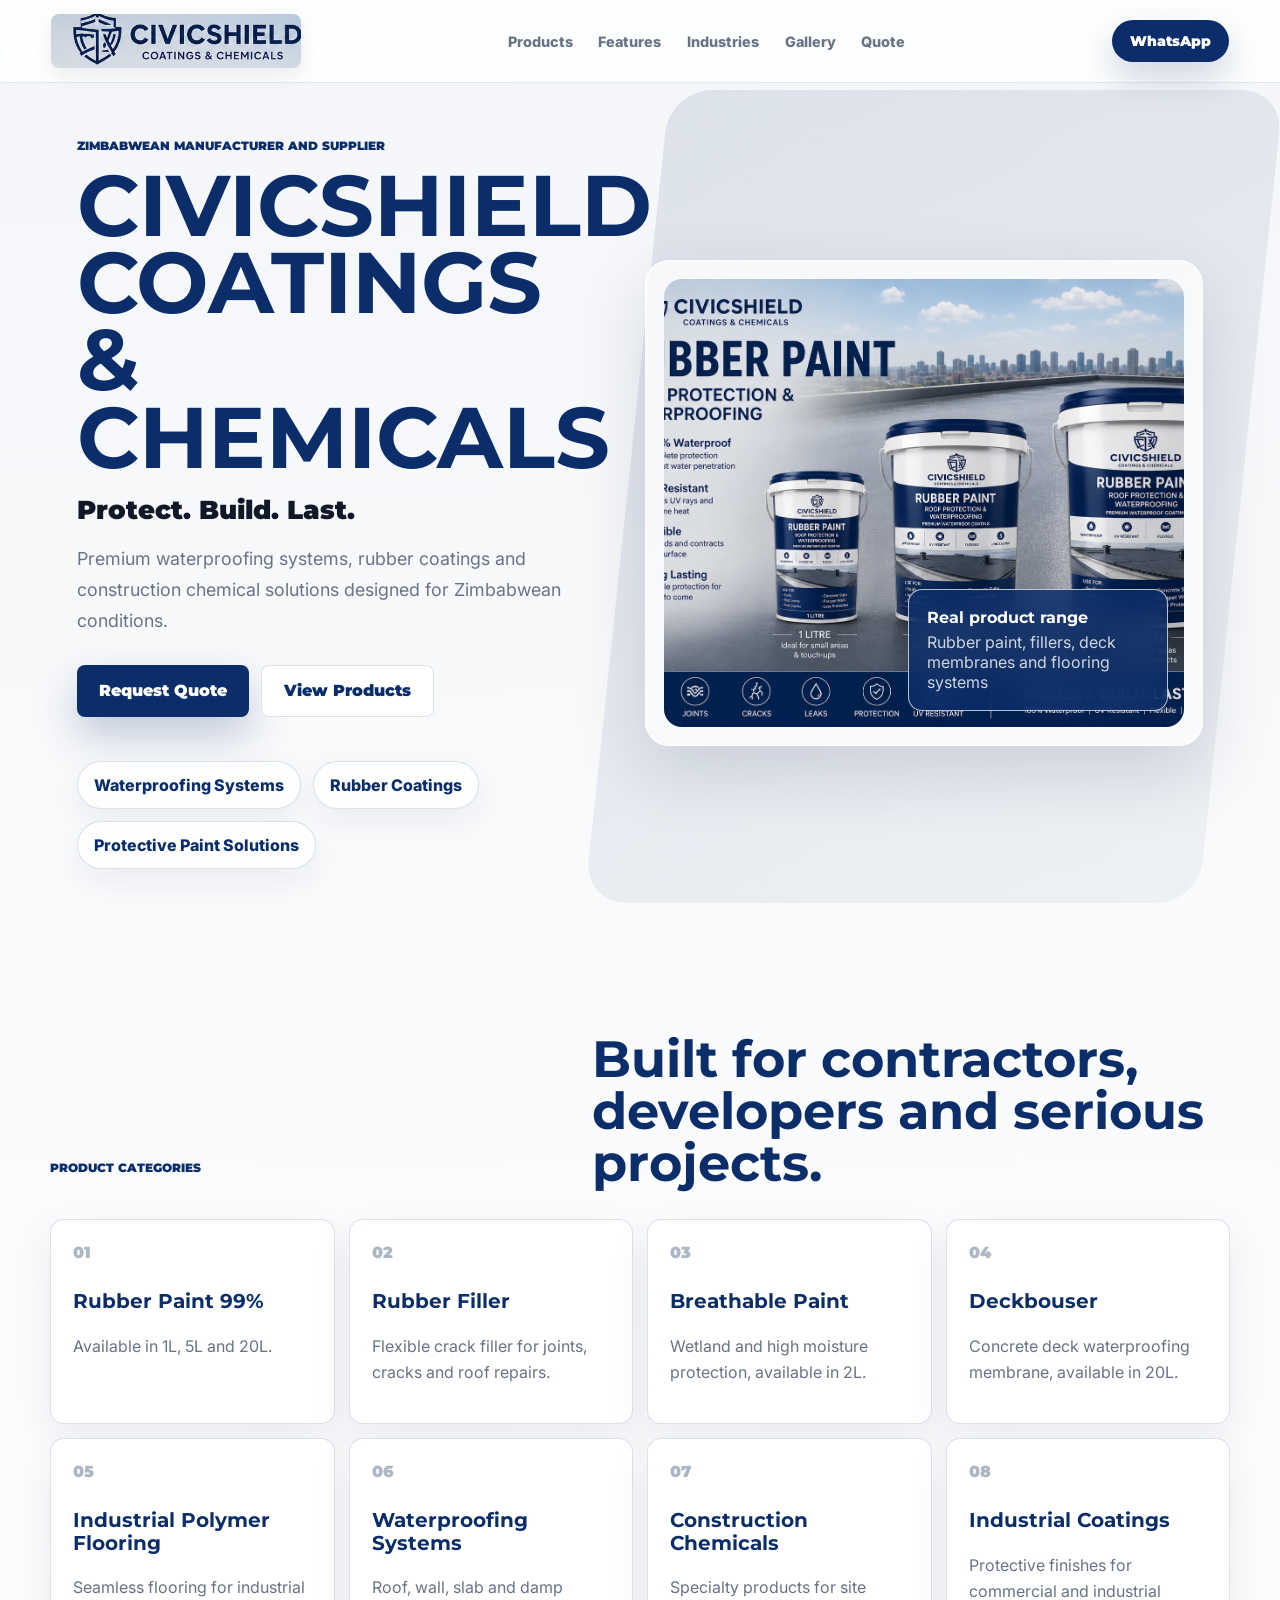
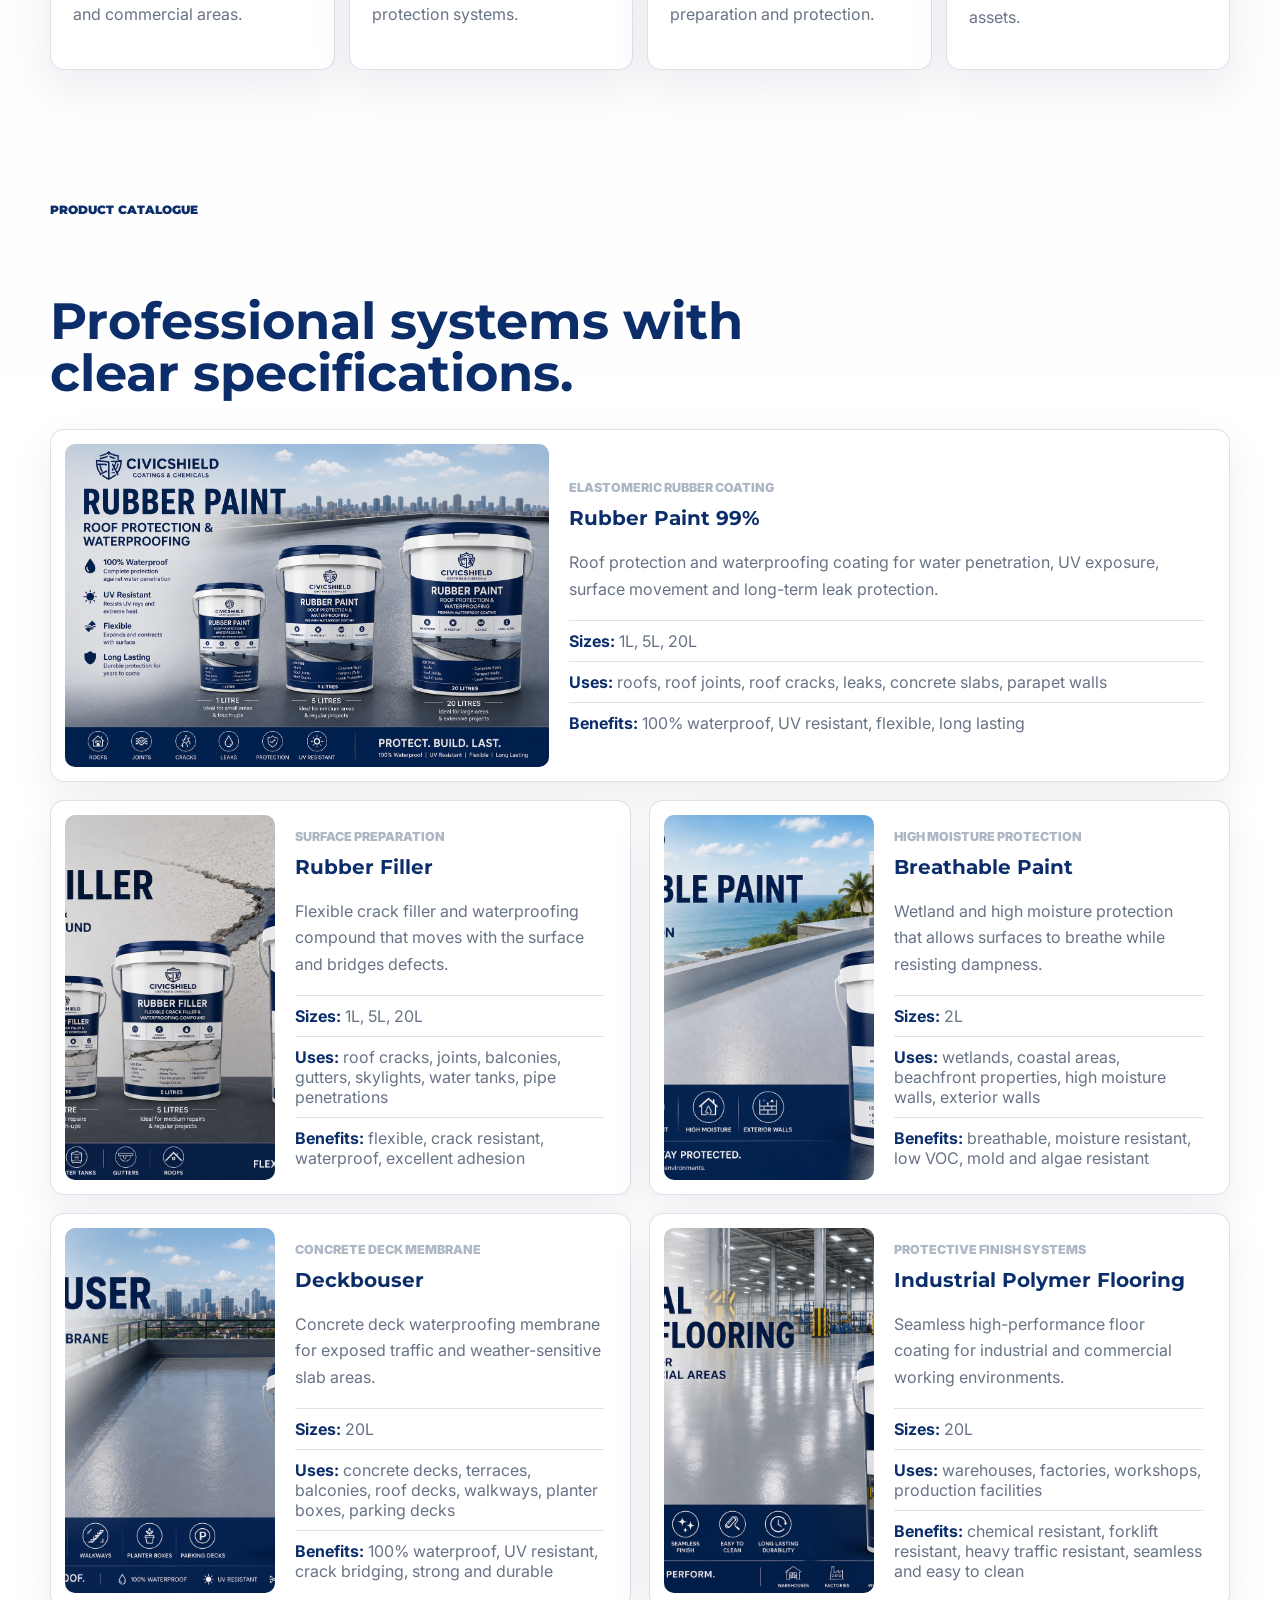
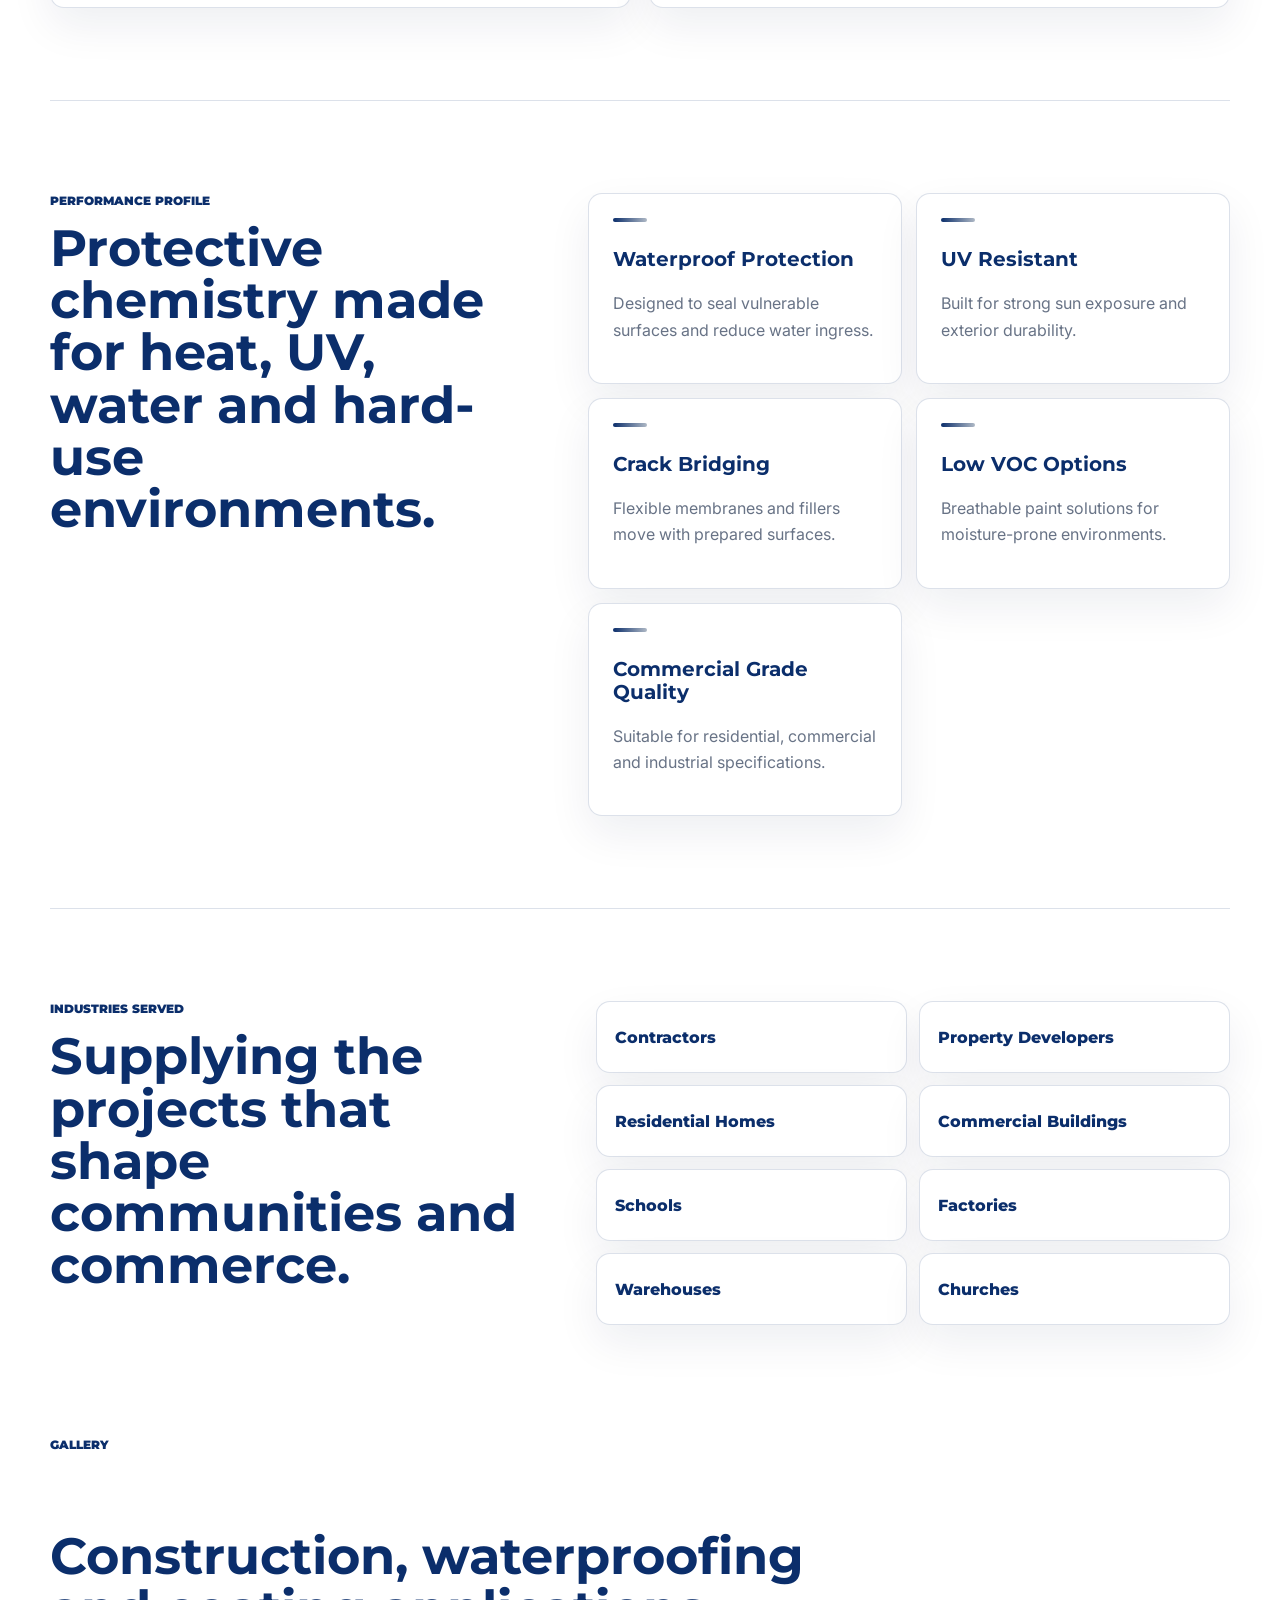
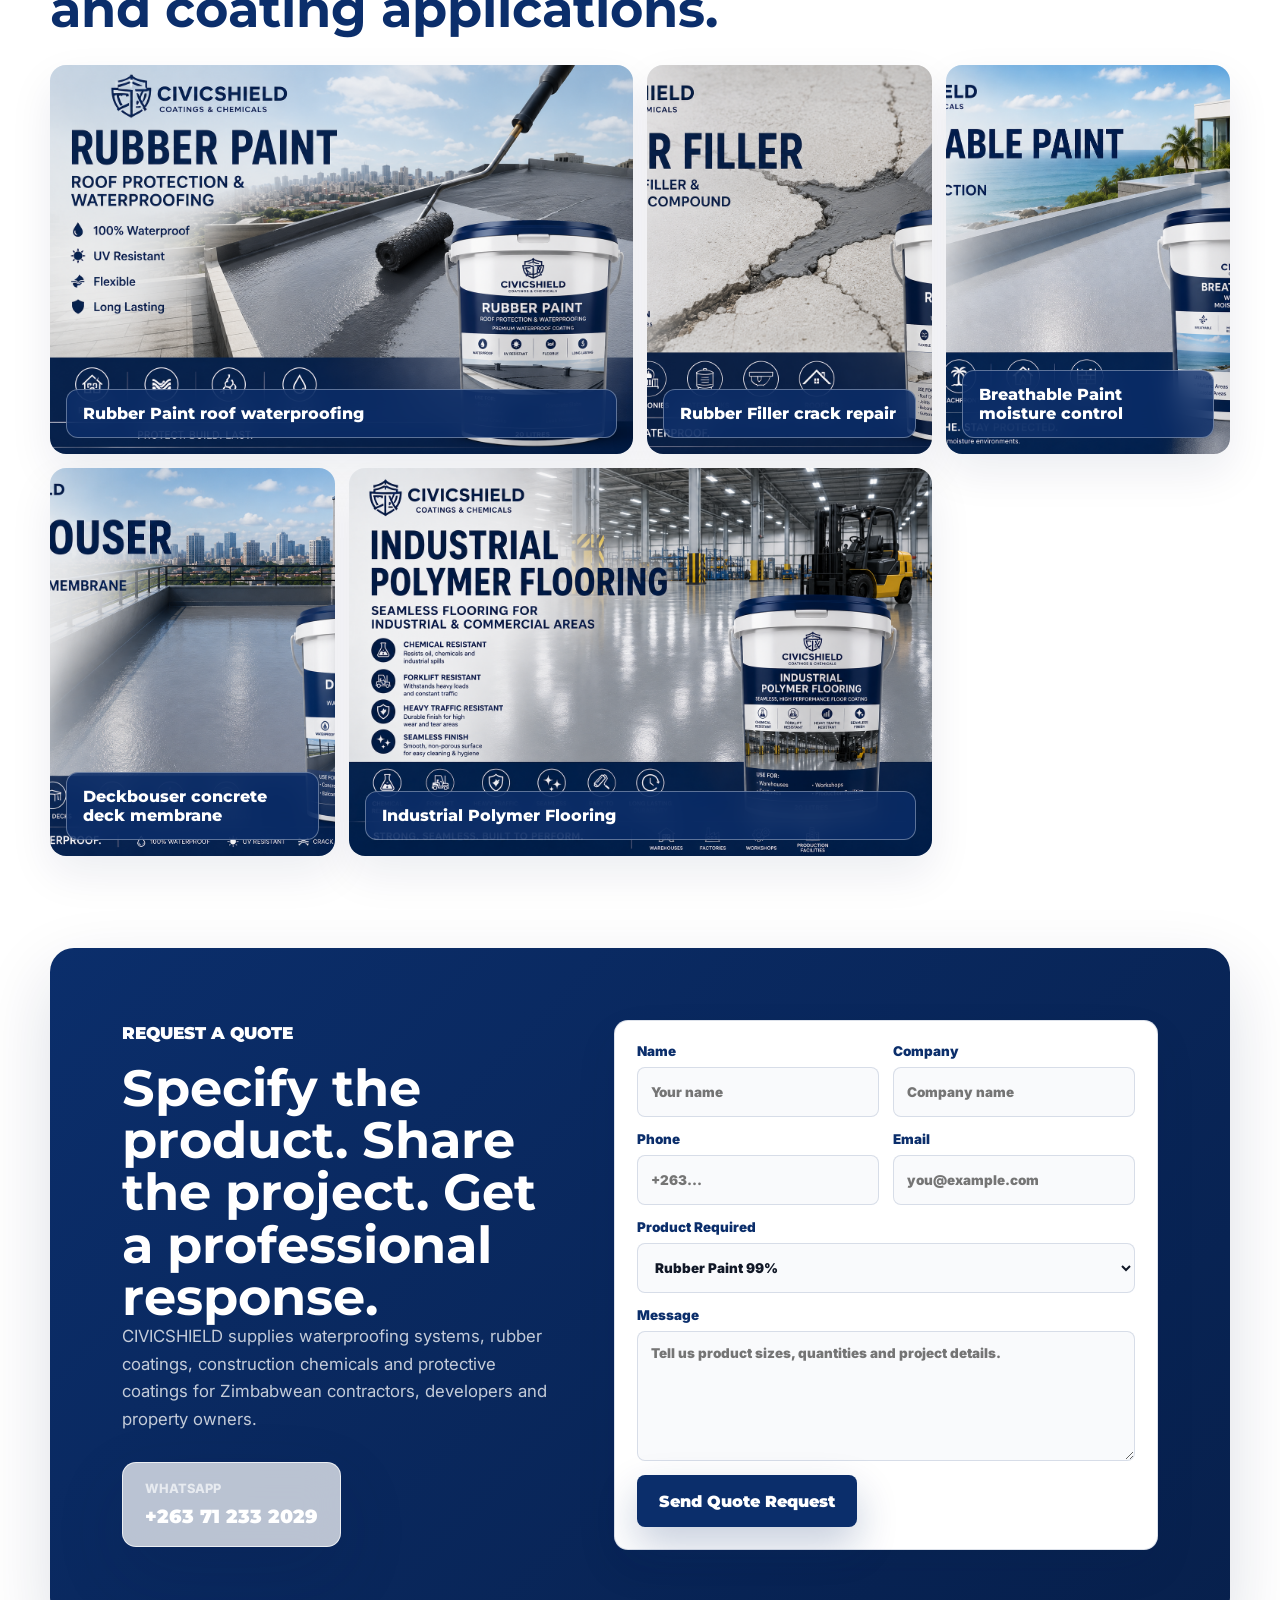
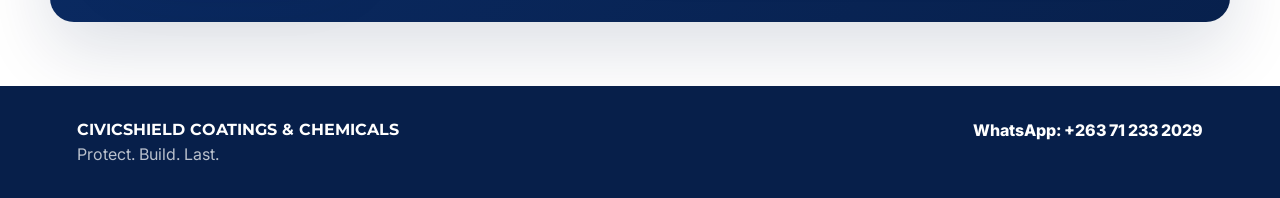
==== commit e3d2b8cb: "Add real CivicShield product catalogue" ====
--- a/index.html
+++ b/index.html
@@ -13,8 +13,7 @@
   <body>
     <header class="site-header" id="top">
       <a class="brand" href="#top" aria-label="CIVICSHIELD Coatings and Chemicals home">
-        <img src="assets/civicshield-logo.jpeg" alt="CIVICSHIELD" />
-        <span>Coatings &amp; Chemicals</span>
+        <img src="assets/civicshield-coatings-logo.png" alt="CIVICSHIELD Coatings & Chemicals" />
       </a>
       <nav aria-label="Primary navigation">
         <a href="#products">Products</a>
@@ -47,10 +46,10 @@
           </div>
         </div>
         <div class="hero-product glass-panel">
-          <img src="assets/manufacturer-product-lineup.png" alt="CIVICSHIELD waterproofing and coating product containers" />
+          <img src="assets/product-rubber-paint-sizes.png" alt="CIVICSHIELD Rubber Paint sizes" />
           <div class="product-badge">
-            <strong>Commercial Grade</strong>
-            <span>1L, 5L and 20L product systems</span>
+            <strong>Real product range</strong>
+            <span>Rubber paint, fillers, deck membranes and flooring systems</span>
           </div>
         </div>
       </section>
@@ -69,20 +68,35 @@
           <article>
             <span>02</span>
             <h3>Rubber Filler</h3>
-            <p>Available in 1L and 5L.</p>
+            <p>Flexible crack filler for joints, cracks and roof repairs.</p>
           </article>
           <article>
             <span>03</span>
+            <h3>Breathable Paint</h3>
+            <p>Wetland and high moisture protection, available in 2L.</p>
+          </article>
+          <article>
+            <span>04</span>
+            <h3>Deckbouser</h3>
+            <p>Concrete deck waterproofing membrane, available in 20L.</p>
+          </article>
+          <article>
+            <span>05</span>
+            <h3>Industrial Polymer Flooring</h3>
+            <p>Seamless flooring for industrial and commercial areas.</p>
+          </article>
+          <article>
+            <span>06</span>
             <h3>Waterproofing Systems</h3>
             <p>Roof, wall, slab and damp protection systems.</p>
           </article>
           <article>
-            <span>04</span>
+            <span>07</span>
             <h3>Construction Chemicals</h3>
             <p>Specialty products for site preparation and protection.</p>
           </article>
           <article>
-            <span>05</span>
+            <span>08</span>
             <h3>Industrial Coatings</h3>
             <p>Protective finishes for commercial and industrial assets.</p>
           </article>
@@ -96,74 +110,74 @@
         </div>
         <div class="catalogue-grid">
           <article class="product-card hero-card">
-            <img src="assets/manufacturer-product-lineup.png" alt="Rubber paint product containers" />
+            <img src="assets/product-rubber-paint-sizes.png" alt="Rubber Paint 1 litre, 5 litre and 20 litre sizes" />
             <div>
               <p class="product-type">Elastomeric rubber coating</p>
               <h3>Rubber Paint 99%</h3>
               <p>
-                A premium flexible coating for waterproof protection on roofs, walls,
-                concrete and prepared construction surfaces.
+                Roof protection and waterproofing coating for water penetration,
+                UV exposure, surface movement and long-term leak protection.
               </p>
               <ul>
                 <li><strong>Sizes:</strong> 1L, 5L, 20L</li>
-                <li><strong>Applications:</strong> roofs, walls, slabs, flashing details</li>
-                <li><strong>Benefits:</strong> UV resistant, flexible, weather durable</li>
-              </ul>
-            </div>
-          </article>
-
-          <article class="product-card">
-            <img src="assets/waterproofing-application.png" alt="Rubber filler and waterproofing application" />
+                <li><strong>Uses:</strong> roofs, roof joints, roof cracks, leaks, concrete slabs, parapet walls</li>
+                <li><strong>Benefits:</strong> 100% waterproof, UV resistant, flexible, long lasting</li>
+              </ul>
+            </div>
+          </article>
+
+          <article class="product-card">
+            <img src="assets/product-rubber-filler-sizes.png" alt="Rubber Filler product sizes" />
             <div>
               <p class="product-type">Surface preparation</p>
               <h3>Rubber Filler</h3>
-              <p>Flexible filling compound for cracks, joints and surface imperfections before coating.</p>
-              <ul>
-                <li><strong>Sizes:</strong> 1L, 5L</li>
-                <li><strong>Applications:</strong> cracks, seams, joints, repairs</li>
-                <li><strong>Benefits:</strong> flexible seal, strong adhesion, easy tooling</li>
-              </ul>
-            </div>
-          </article>
-
-          <article class="product-card">
-            <img src="assets/service-infrastructure-waterproofing.png" alt="Waterproofing system on concrete structure" />
-            <div>
-              <p class="product-type">Building envelope protection</p>
-              <h3>Waterproofing Systems</h3>
-              <p>Complete protection systems for roofs, walls, foundations and moisture-exposed structures.</p>
-              <ul>
-                <li><strong>Sizes:</strong> project specified</li>
-                <li><strong>Applications:</strong> roofs, basements, retaining walls, wet areas</li>
-                <li><strong>Benefits:</strong> moisture control, long service life, system compatibility</li>
-              </ul>
-            </div>
-          </article>
-
-          <article class="product-card">
-            <img src="assets/service-construction-waterproofing.png" alt="Construction chemical application on site" />
-            <div>
-              <p class="product-type">Site chemistry</p>
-              <h3>Construction Chemicals</h3>
-              <p>Specialty chemical solutions for preparation, repair, bonding and protective construction work.</p>
-              <ul>
-                <li><strong>Sizes:</strong> project specified</li>
-                <li><strong>Applications:</strong> repairs, primers, bonding, damp treatment</li>
-                <li><strong>Benefits:</strong> stronger preparation, consistent finish, contractor ready</li>
-              </ul>
-            </div>
-          </article>
-
-          <article class="product-card">
-            <img src="assets/industrial-coatings-application.png" alt="Industrial coatings on commercial building" />
+              <p>Flexible crack filler and waterproofing compound that moves with the surface and bridges defects.</p>
+              <ul>
+                <li><strong>Sizes:</strong> 1L, 5L, 20L</li>
+                <li><strong>Uses:</strong> roof cracks, joints, balconies, gutters, skylights, water tanks, pipe penetrations</li>
+                <li><strong>Benefits:</strong> flexible, crack resistant, waterproof, excellent adhesion</li>
+              </ul>
+            </div>
+          </article>
+
+          <article class="product-card">
+            <img src="assets/product-breathable-paint.png" alt="Breathable Paint 2 litre package" />
+            <div>
+              <p class="product-type">High moisture protection</p>
+              <h3>Breathable Paint</h3>
+              <p>Wetland and high moisture protection that allows surfaces to breathe while resisting dampness.</p>
+              <ul>
+                <li><strong>Sizes:</strong> 2L</li>
+                <li><strong>Uses:</strong> wetlands, coastal areas, beachfront properties, high moisture walls, exterior walls</li>
+                <li><strong>Benefits:</strong> breathable, moisture resistant, low VOC, mold and algae resistant</li>
+              </ul>
+            </div>
+          </article>
+
+          <article class="product-card">
+            <img src="assets/product-deckbouser.png" alt="Deckbouser concrete deck waterproofing membrane" />
+            <div>
+              <p class="product-type">Concrete deck membrane</p>
+              <h3>Deckbouser</h3>
+              <p>Concrete deck waterproofing membrane for exposed traffic and weather-sensitive slab areas.</p>
+              <ul>
+                <li><strong>Sizes:</strong> 20L</li>
+                <li><strong>Uses:</strong> concrete decks, terraces, balconies, roof decks, walkways, planter boxes, parking decks</li>
+                <li><strong>Benefits:</strong> 100% waterproof, UV resistant, crack bridging, strong and durable</li>
+              </ul>
+            </div>
+          </article>
+
+          <article class="product-card">
+            <img src="assets/product-polymer-flooring.png" alt="Industrial Polymer Flooring package" />
             <div>
               <p class="product-type">Protective finish systems</p>
-              <h3>Industrial Coatings</h3>
-              <p>Durable protective finishes for factories, warehouses, steelwork and commercial surfaces.</p>
-              <ul>
-                <li><strong>Sizes:</strong> project specified</li>
-                <li><strong>Applications:</strong> warehouses, factories, steel, commercial walls</li>
-                <li><strong>Benefits:</strong> abrasion resistance, weather protection, clean finish</li>
+              <h3>Industrial Polymer Flooring</h3>
+              <p>Seamless high-performance floor coating for industrial and commercial working environments.</p>
+              <ul>
+                <li><strong>Sizes:</strong> 20L</li>
+                <li><strong>Uses:</strong> warehouses, factories, workshops, production facilities</li>
+                <li><strong>Benefits:</strong> chemical resistant, forklift resistant, heavy traffic resistant, seamless and easy to clean</li>
               </ul>
             </div>
           </article>
@@ -178,8 +192,8 @@
         <div class="feature-grid">
           <article><span></span><h3>Waterproof Protection</h3><p>Designed to seal vulnerable surfaces and reduce water ingress.</p></article>
           <article><span></span><h3>UV Resistant</h3><p>Built for strong sun exposure and exterior durability.</p></article>
-          <article><span></span><h3>Long Lasting Performance</h3><p>Flexible, protective finishes for long-term building value.</p></article>
-          <article><span></span><h3>Easy Application</h3><p>Contractor-friendly systems for efficient site work.</p></article>
+          <article><span></span><h3>Crack Bridging</h3><p>Flexible membranes and fillers move with prepared surfaces.</p></article>
+          <article><span></span><h3>Low VOC Options</h3><p>Breathable paint solutions for moisture-prone environments.</p></article>
           <article><span></span><h3>Commercial Grade Quality</h3><p>Suitable for residential, commercial and industrial specifications.</p></article>
         </div>
       </section>
@@ -208,24 +222,24 @@
         </div>
         <div class="gallery-grid">
           <figure class="wide">
-            <img src="assets/waterproofing-application.png" alt="Waterproof coating application on concrete roof" />
-            <figcaption>Waterproofing projects</figcaption>
+            <img src="assets/product-rubber-paint-hero.png" alt="Rubber Paint roof waterproofing application" />
+            <figcaption>Rubber Paint roof waterproofing</figcaption>
           </figure>
           <figure>
-            <img src="assets/service-roof-systems.png" alt="Roof coating project" />
-            <figcaption>Roof coating systems</figcaption>
+            <img src="assets/product-rubber-filler-hero.png" alt="Rubber Filler crack filling application" />
+            <figcaption>Rubber Filler crack repair</figcaption>
           </figure>
           <figure>
-            <img src="assets/industrial-coatings-application.png" alt="Industrial coating application" />
-            <figcaption>Industrial coatings</figcaption>
+            <img src="assets/product-breathable-paint.png" alt="Breathable Paint high moisture protection" />
+            <figcaption>Breathable Paint moisture control</figcaption>
           </figure>
           <figure>
-            <img src="assets/service-concrete-repair.png" alt="Concrete repair and protection" />
-            <figcaption>Concrete protection</figcaption>
+            <img src="assets/product-deckbouser.png" alt="Deckbouser deck waterproofing membrane" />
+            <figcaption>Deckbouser concrete deck membrane</figcaption>
           </figure>
           <figure class="wide">
-            <img src="assets/service-infrastructure-waterproofing.png" alt="Commercial waterproofing project" />
-            <figcaption>Commercial buildings</figcaption>
+            <img src="assets/product-polymer-flooring.png" alt="Industrial Polymer Flooring" />
+            <figcaption>Industrial Polymer Flooring</figcaption>
           </figure>
         </div>
       </section>
@@ -253,9 +267,10 @@
             <select name="product">
               <option>Rubber Paint 99%</option>
               <option>Rubber Filler</option>
+              <option>Breathable Paint</option>
+              <option>Deckbouser</option>
+              <option>Industrial Polymer Flooring</option>
               <option>Waterproofing Systems</option>
-              <option>Construction Chemicals</option>
-              <option>Industrial Coatings</option>
             </select>
           </label>
           <label class="full">Message<textarea name="message" placeholder="Tell us product sizes, quantities and project details."></textarea></label>
--- a/styles.css
+++ b/styles.css
@@ -118,26 +118,17 @@
 .brand {
   display: flex;
   align-items: center;
-  gap: 12px;
-  min-width: 238px;
+  min-width: 250px;
 }
 
 .brand img {
-  width: 88px;
-  height: 48px;
+  width: 250px;
+  height: 54px;
   border-radius: 8px;
   object-fit: cover;
   object-position: center;
   background: var(--white);
   box-shadow: 0 8px 20px rgba(7, 31, 74, 0.08);
-}
-
-.brand span {
-  color: var(--navy);
-  font-family: var(--font-heading);
-  font-size: 0.78rem;
-  font-weight: 900;
-  text-transform: uppercase;
 }
 
 nav {
@@ -296,6 +287,7 @@
   aspect-ratio: 1.16;
   border-radius: 18px;
   object-fit: cover;
+  object-position: center;
 }
 
 .product-badge {
@@ -350,7 +342,7 @@
 
 .category-grid {
   display: grid;
-  grid-template-columns: repeat(5, minmax(0, 1fr));
+  grid-template-columns: repeat(4, minmax(0, 1fr));
   gap: 14px;
 }
 
@@ -366,7 +358,7 @@
 }
 
 .category-grid article {
-  min-height: 210px;
+  min-height: 190px;
   padding: 22px;
   transition: transform 180ms ease, box-shadow 180ms ease;
 }
@@ -422,9 +414,10 @@
 .product-card img {
   width: 100%;
   height: 100%;
-  min-height: 250px;
+  min-height: 280px;
   border-radius: 10px;
   object-fit: cover;
+  object-position: center;
 }
 
 .product-card > div {
@@ -538,6 +531,7 @@
   height: 100%;
   min-height: 310px;
   object-fit: cover;
+  object-position: center;
   transition: transform 500ms ease;
 }
 
@@ -743,12 +737,8 @@
   }
 
   .brand img {
-    width: 72px;
+    width: 168px;
     height: 40px;
-  }
-
-  .brand span {
-    display: none;
   }
 
   nav {
@@ -797,7 +787,7 @@
   }
 
   .product-card img {
-    min-height: 220px;
+    min-height: 230px;
   }
 
   .product-card > div {
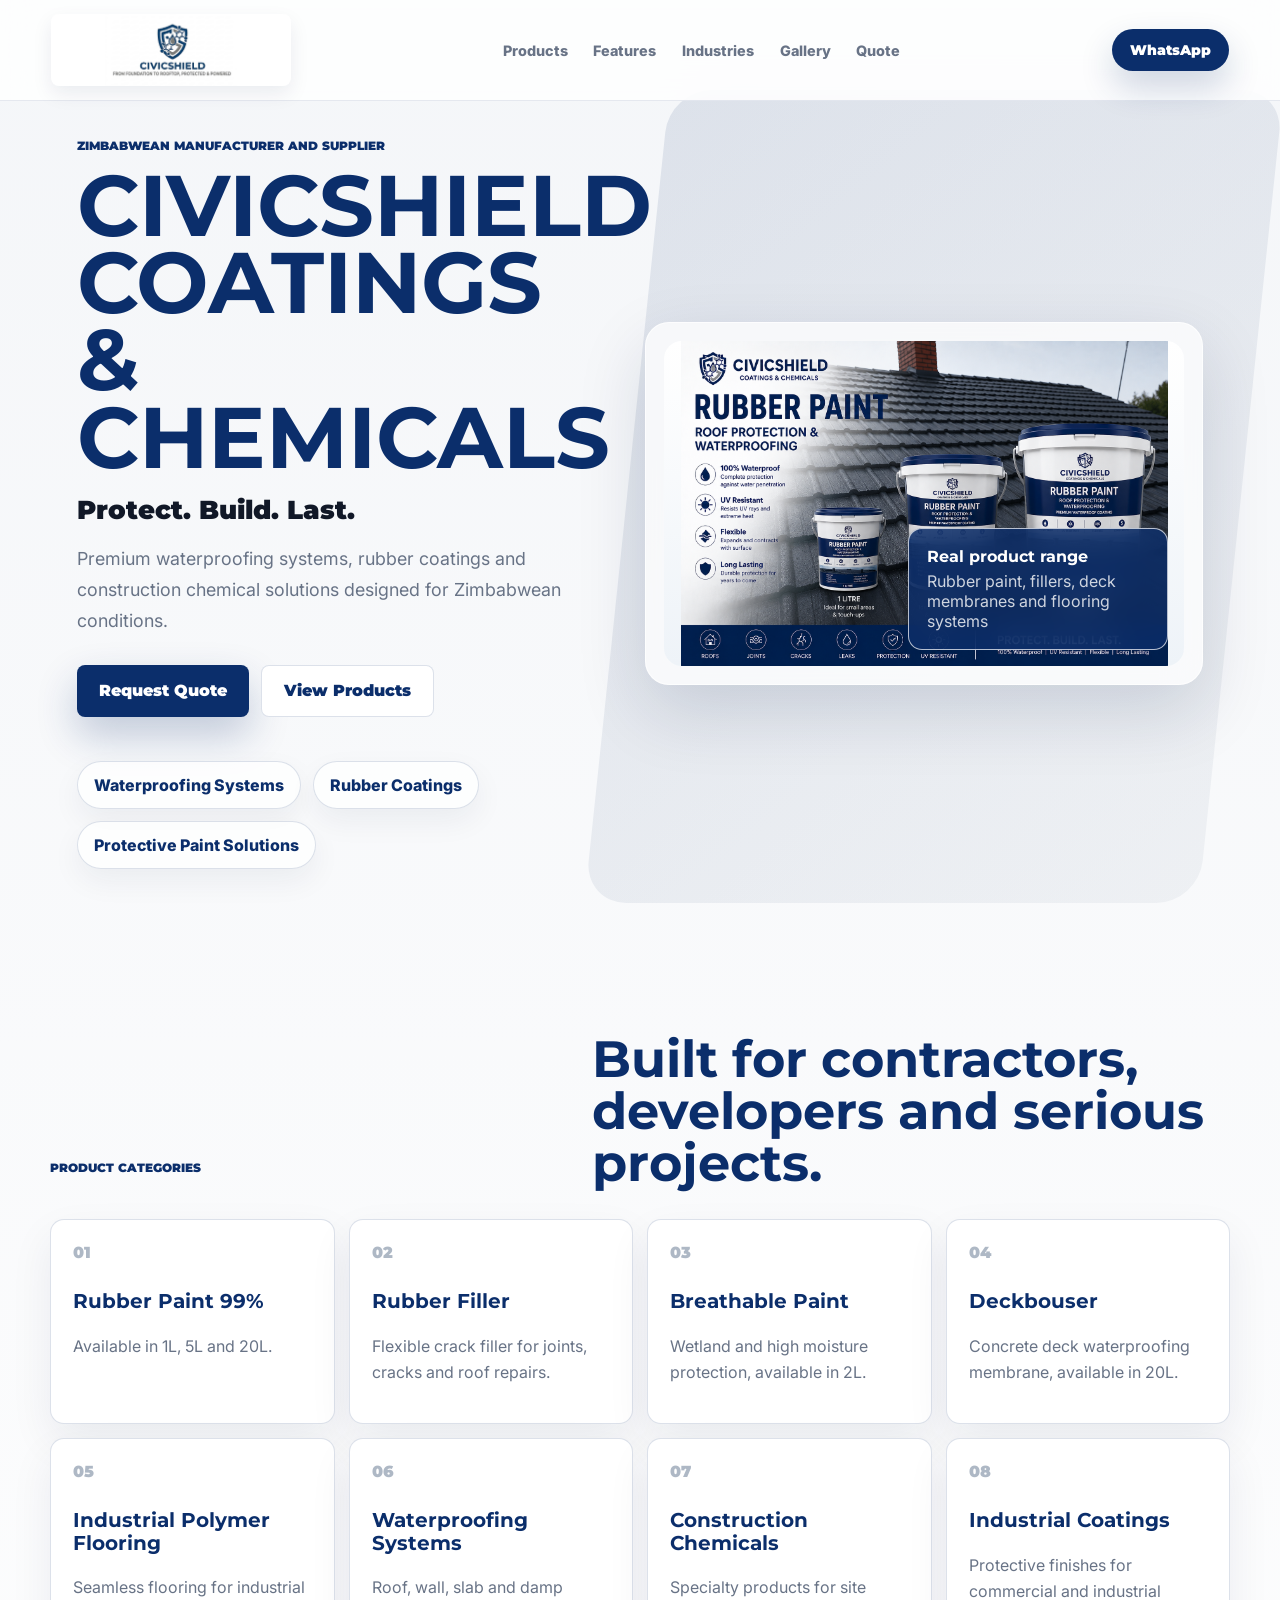
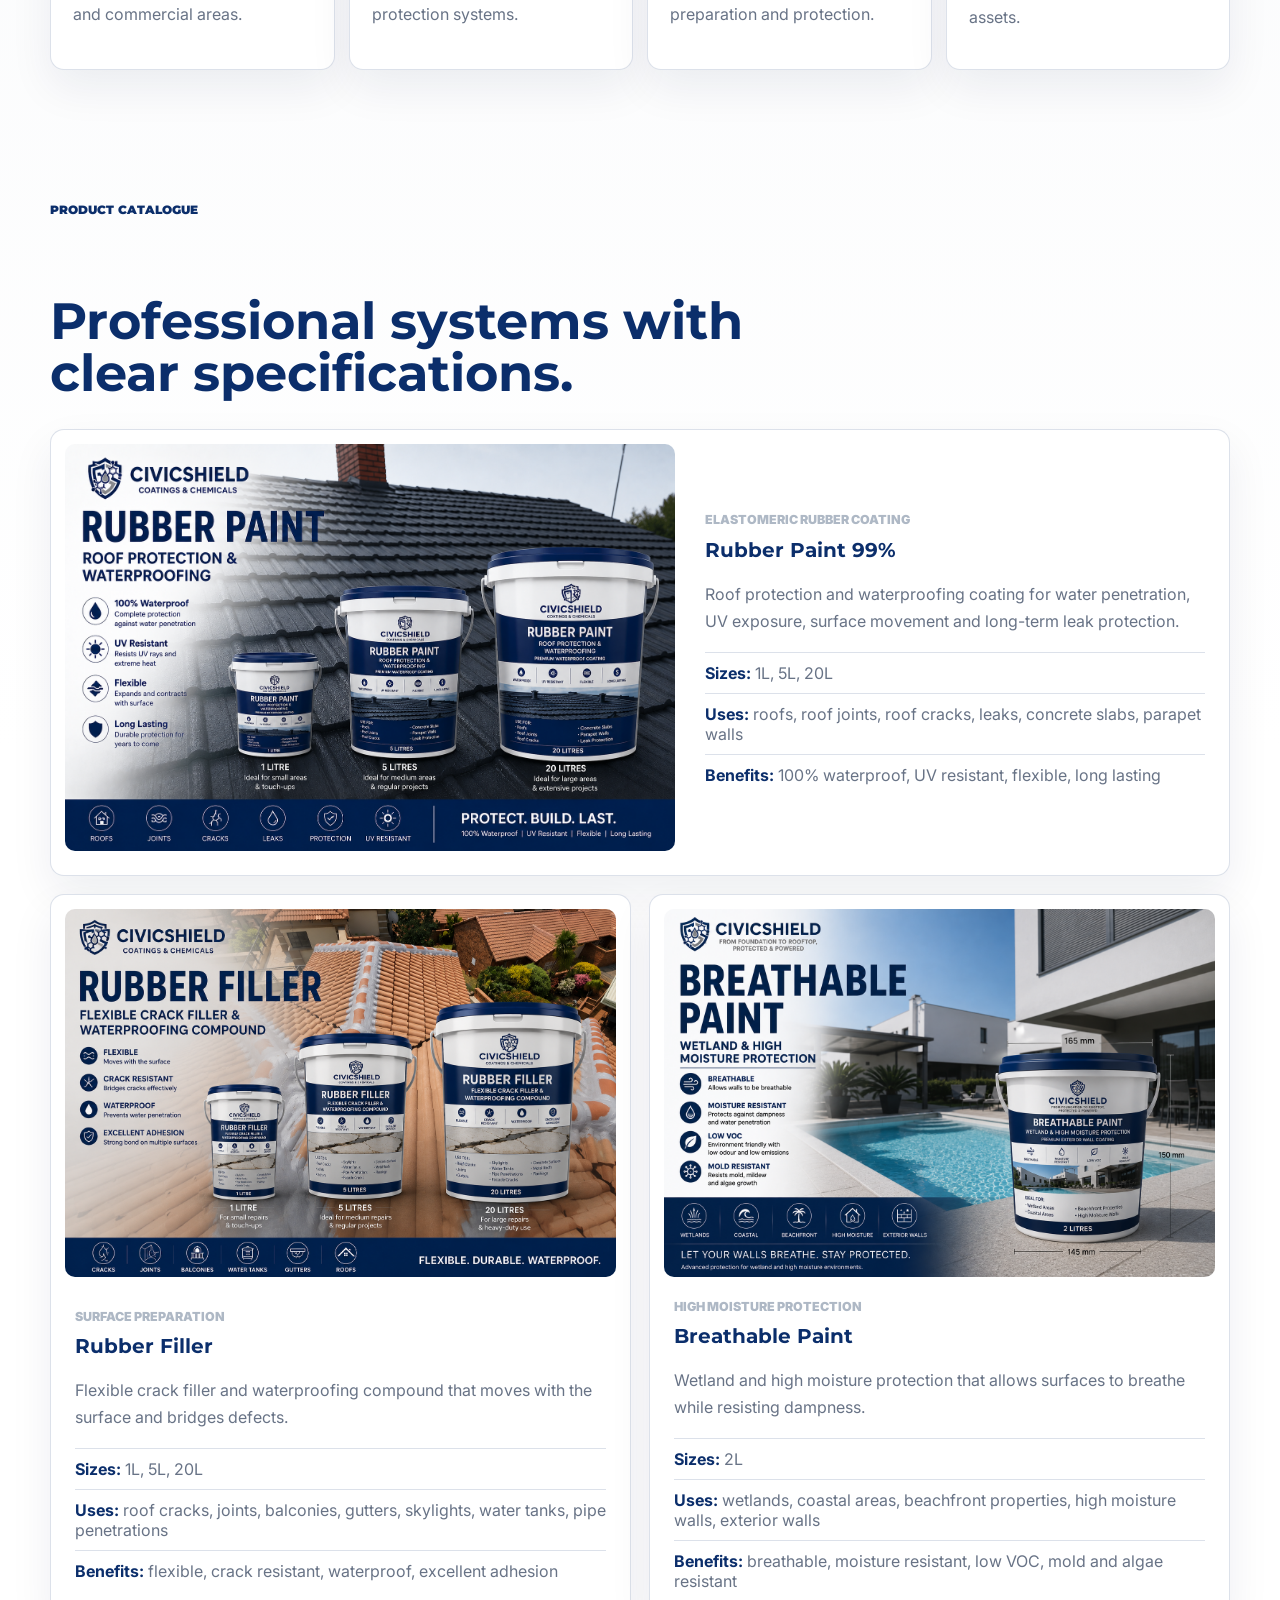
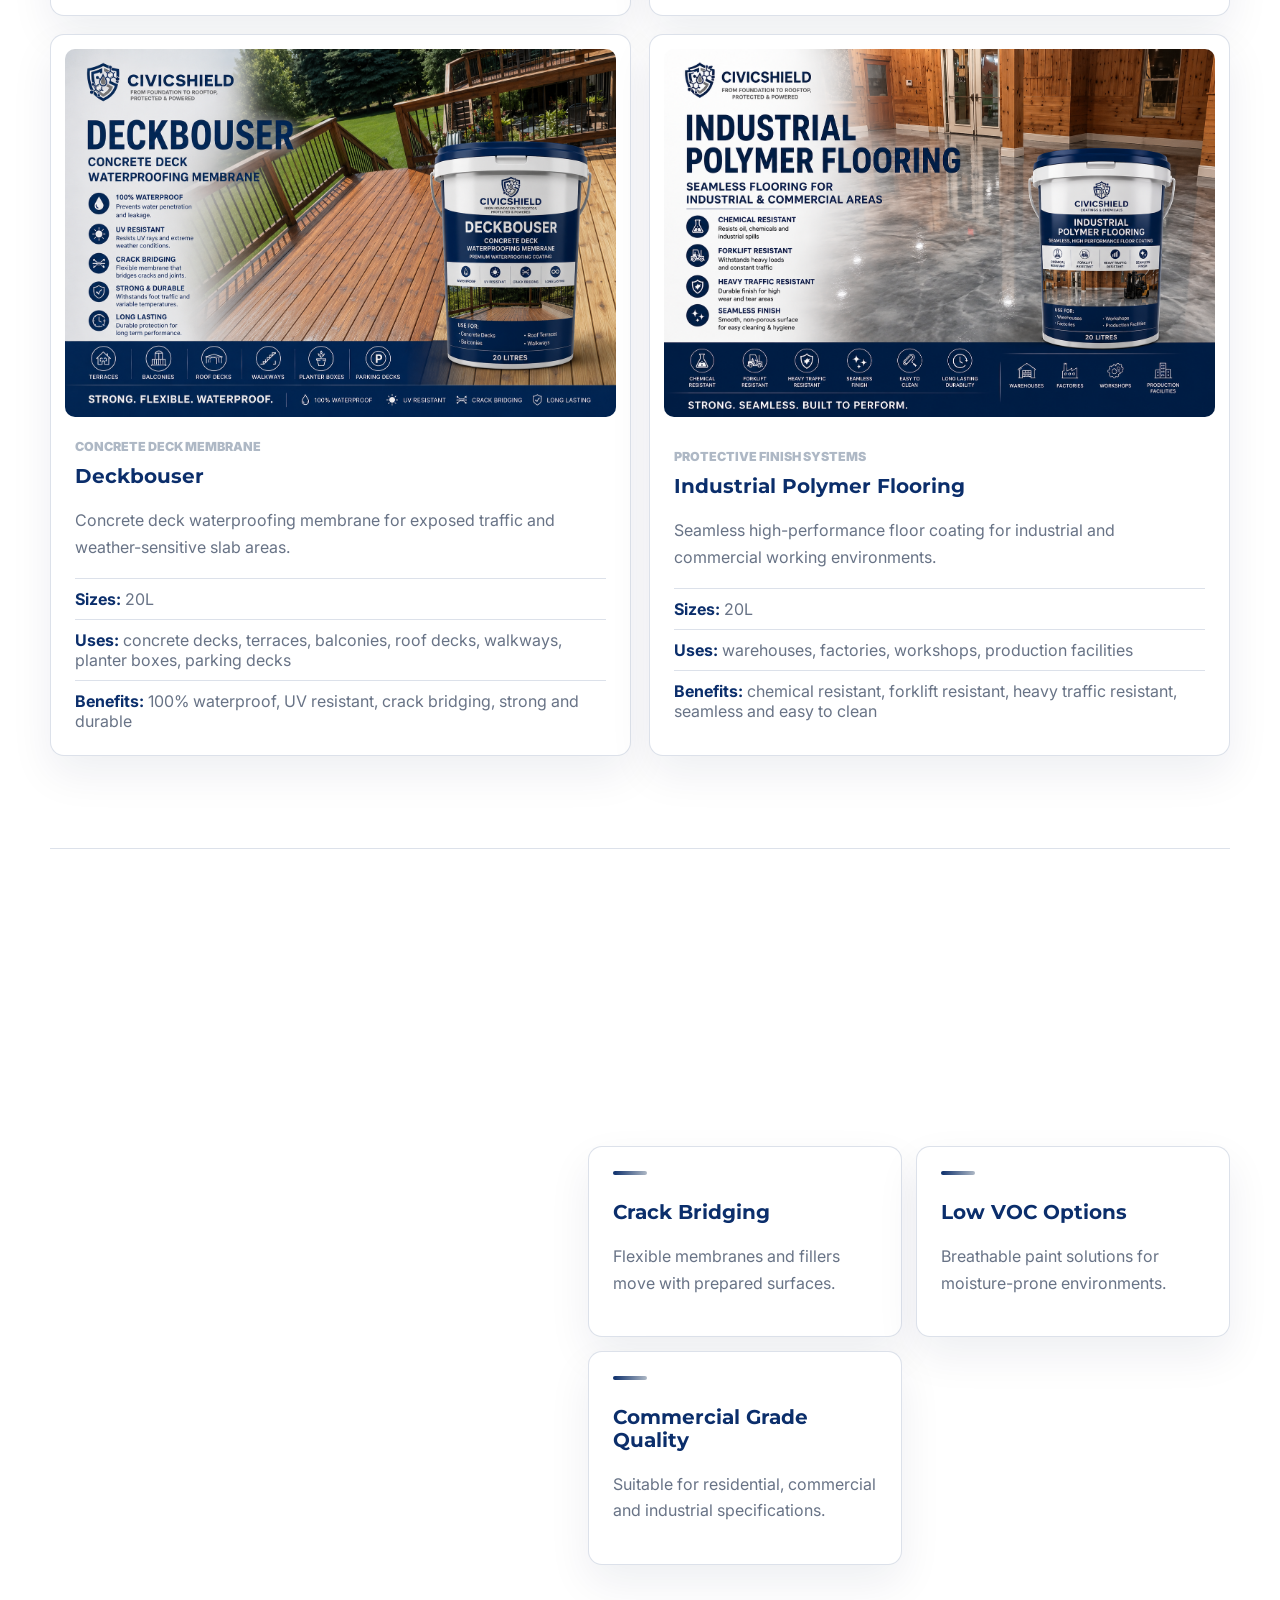
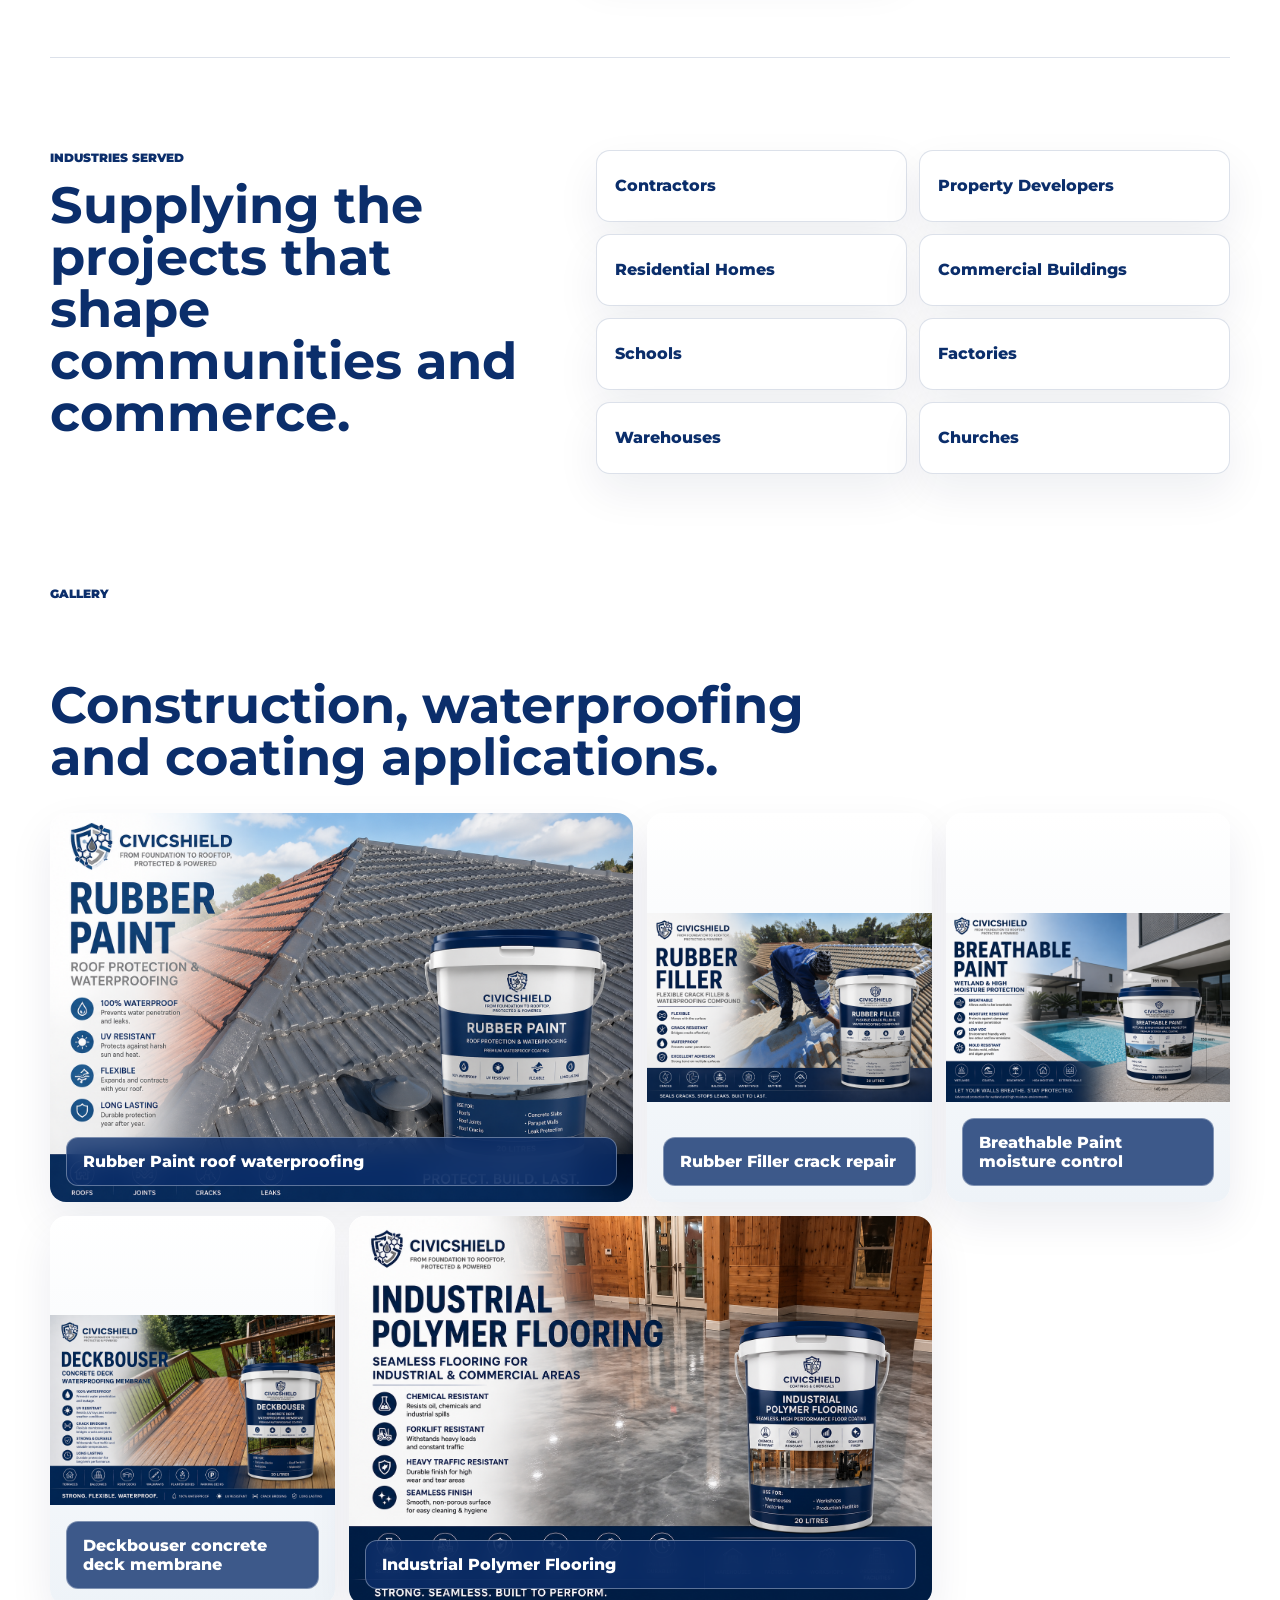
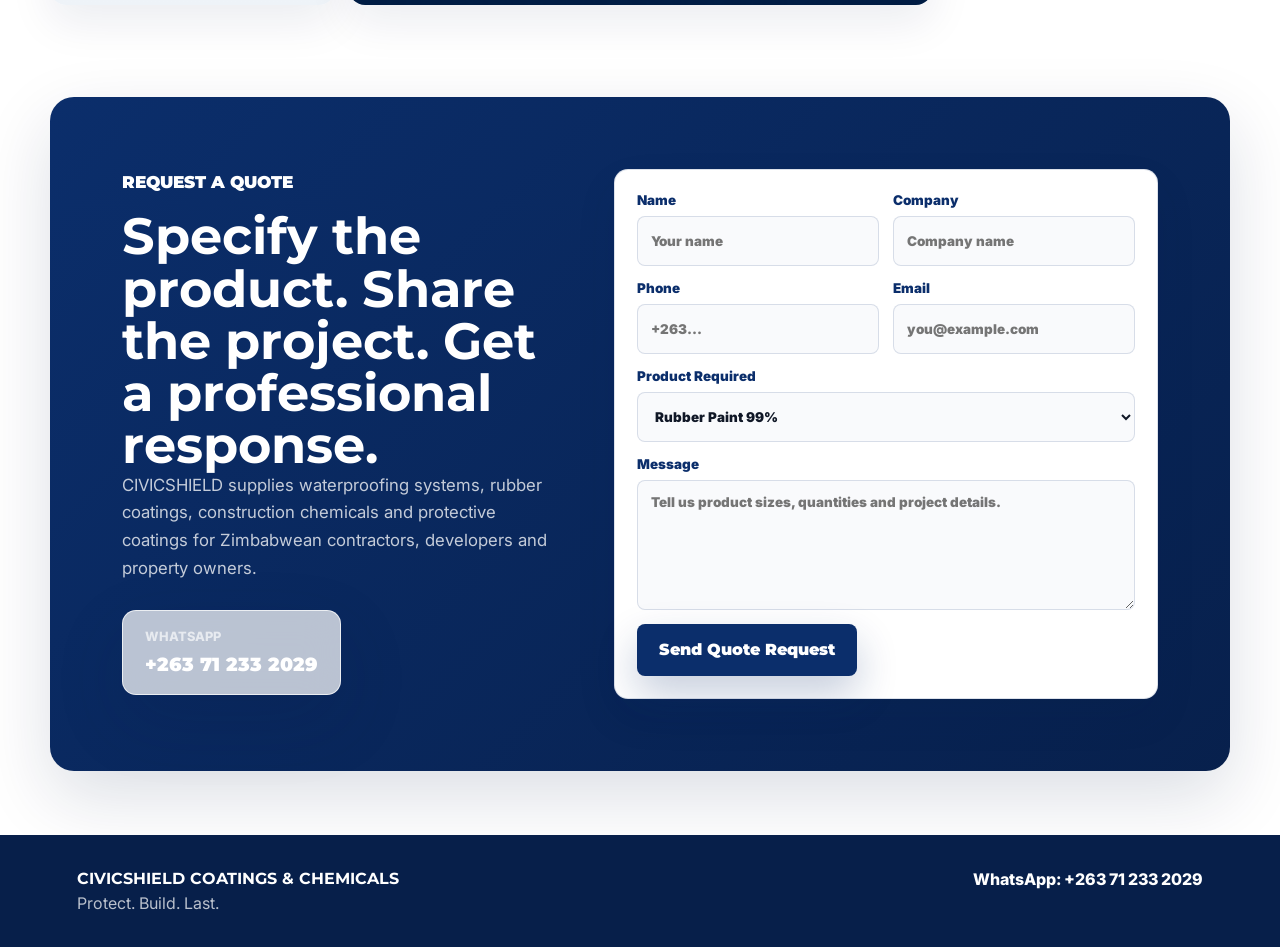
==== commit 66dfab6f: "Use strict CivicShield logo and product assets" ====
--- a/index.html
+++ b/index.html
@@ -13,7 +13,7 @@
   <body>
     <header class="site-header" id="top">
       <a class="brand" href="#top" aria-label="CIVICSHIELD Coatings and Chemicals home">
-        <img src="assets/civicshield-coatings-logo.png" alt="CIVICSHIELD Coatings & Chemicals" />
+        <img src="assets/civicshield-strict-logo.jpeg" alt="CIVICSHIELD" />
       </a>
       <nav aria-label="Primary navigation">
         <a href="#products">Products</a>
--- a/styles.css
+++ b/styles.css
@@ -118,14 +118,14 @@
 .brand {
   display: flex;
   align-items: center;
-  min-width: 250px;
+  min-width: 240px;
 }
 
 .brand img {
-  width: 250px;
-  height: 54px;
+  width: 240px;
+  height: 72px;
   border-radius: 8px;
-  object-fit: cover;
+  object-fit: contain;
   object-position: center;
   background: var(--white);
   box-shadow: 0 8px 20px rgba(7, 31, 74, 0.08);
@@ -284,10 +284,11 @@
 
 .hero-product img {
   width: 100%;
-  aspect-ratio: 1.16;
+  aspect-ratio: 16 / 10;
   border-radius: 18px;
-  object-fit: cover;
+  object-fit: contain;
   object-position: center;
+  background: linear-gradient(180deg, #ffffff, #eef3f8);
 }
 
 .product-badge {
@@ -399,29 +400,31 @@
 
 .product-card {
   display: grid;
-  grid-template-columns: 210px 1fr;
+  grid-template-columns: 1fr;
   gap: 20px;
-  padding: 14px;
+  padding: 14px 14px 24px;
   transition: transform 180ms ease, box-shadow 180ms ease;
 }
 
 .product-card.hero-card {
   grid-column: 1 / -1;
-  grid-template-columns: minmax(280px, 0.75fr) 1fr;
+  grid-template-columns: minmax(0, 1.08fr) minmax(340px, 0.92fr);
   align-items: center;
 }
 
 .product-card img {
   width: 100%;
-  height: 100%;
-  min-height: 280px;
+  height: auto;
+  min-height: 0;
+  max-height: 520px;
   border-radius: 10px;
-  object-fit: cover;
+  object-fit: contain;
   object-position: center;
+  background: linear-gradient(180deg, #ffffff, #f2f5f9);
 }
 
 .product-card > div {
-  padding: 12px 12px 12px 0;
+  padding: 0 10px;
 }
 
 .product-type {
@@ -514,11 +517,11 @@
 
 figure {
   position: relative;
-  min-height: 310px;
+  min-height: 360px;
   margin: 0;
   overflow: hidden;
   border-radius: 16px;
-  background: var(--grey);
+  background: linear-gradient(180deg, #ffffff, #eef3f8);
   box-shadow: 0 18px 44px rgba(7, 31, 74, 0.08);
 }
 
@@ -529,8 +532,8 @@
 figure img {
   width: 100%;
   height: 100%;
-  min-height: 310px;
-  object-fit: cover;
+  min-height: 360px;
+  object-fit: contain;
   object-position: center;
   transition: transform 500ms ease;
 }
@@ -720,8 +723,14 @@
   }
 
   .catalogue-grid,
+  .product-card.hero-card,
   .section-heading {
     grid-template-columns: 1fr;
+  }
+
+  .product-card.hero-card img,
+  .hero-product img {
+    max-height: none;
   }
 }
 
@@ -737,8 +746,8 @@
   }
 
   .brand img {
-    width: 168px;
-    height: 40px;
+    width: 150px;
+    height: 58px;
   }
 
   nav {
@@ -787,13 +796,18 @@
   }
 
   .product-card img {
-    min-height: 230px;
+    max-height: none;
   }
 
   .product-card > div {
     padding: 0 8px 10px;
   }
 
+  figure,
+  figure img {
+    min-height: 300px;
+  }
+
   .gallery-grid {
     grid-template-columns: 1fr;
   }
